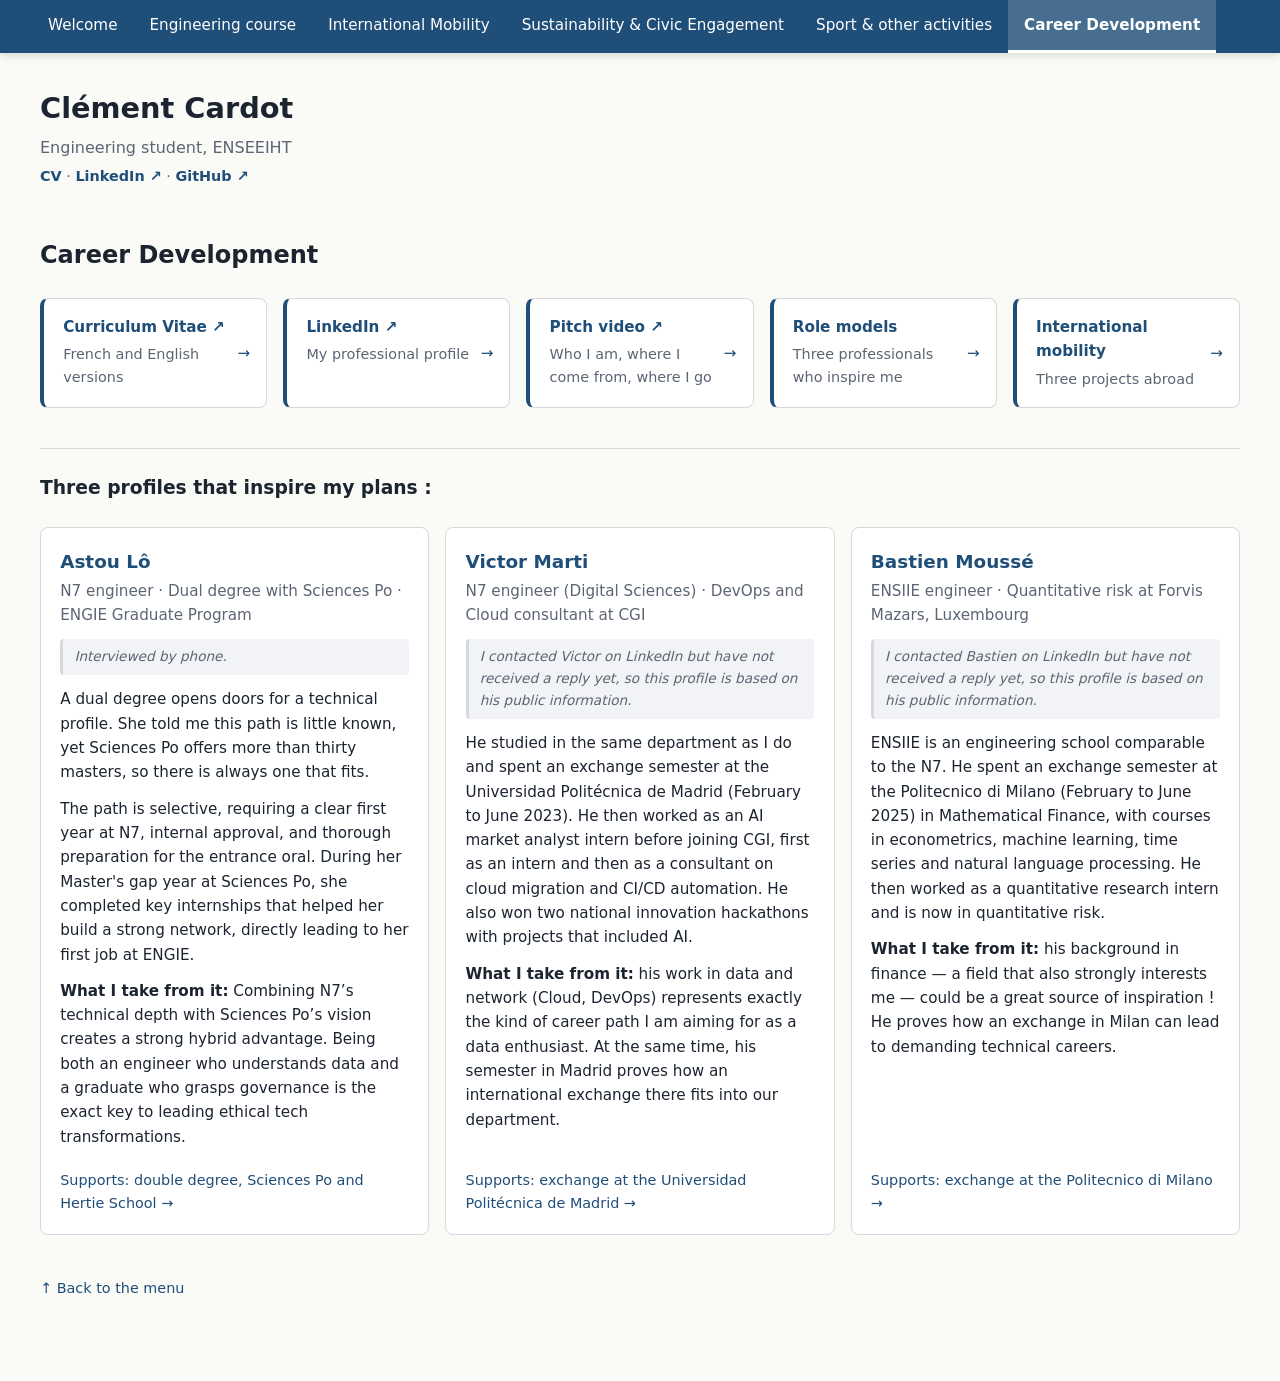
==== career.html @ 0ec54e8e "Update career.html" ====
<!DOCTYPE html>
<html lang="en">
<head>
  <meta charset="UTF-8">
  <meta name="viewport" content="width=device-width, initial-scale=1">
  <title>Career Development | Clément</title>
  <link rel="stylesheet" href="style.css">
</head>
<body>
<div class="sitebar" role="navigation" aria-label="Main navigation">
  <div class="sitebar-inner">
    <a href="index.html" >Welcome</a>
    <a href="engineering.html">Engineering course</a>
    <a href="mobility.html">International Mobility</a>
    <a href="civic.html">Sustainability &amp; Civic Engagement</a>
    <a href="sport.html">Sport &amp; other activities</a>
    <a href="career.html" aria-current="page">Career Development</a>
  </div>
</div>

<header>
  <h1>Clément Cardot</h1>
  <p>Engineering student, ENSEEIHT</p>
  <p class="header-links">
    <a href="cv.html">CV</a> ·
    <a href="https://www.linkedin.com/in/cardot-clement" target="_blank" rel="noopener">LinkedIn ↗</a> ·
    <a href="https://github.com/CrdtClement" target="_blank" rel="noopener">GitHub ↗</a>
  </p>
</header>
  <main>
  <h2>Career Development</h2>
  <!-- Sub-menu -->
  <nav class="career-menu" aria-label="Career Development sections">
    <a class="career-card" href="cv.html">
      <span class="career-card-title">Curriculum Vitae ↗</span>
      <span class="career-card-text">French and English versions</span>
    </a>
      <a class="career-card" href="https://www.linkedin.com/in/cardot-clement" target="_blank" rel="noopener">
      <span class="career-card-title">LinkedIn ↗</span>
      <span class="career-card-text">My professional profile</span>
    </a>
    <a class="career-card" href="https://www.youtube.com/watch?v=JATTENDSLELIEN" target="_blank" rel="noopener">
      <span class="career-card-title">Pitch video ↗</span>
      <span class="career-card-text">Who I am, where I come from, where I go</span>
    </a>
    <a class="career-card" href="#role-models">
      <span class="career-card-title">Role models</span>
      <span class="career-card-text">Three professionals who inspire me</span>
    </a>
    <a class="career-card" href="mobility.html">
      <span class="career-card-title">International mobility</span>
      <span class="career-card-text">Three projects abroad</span>
    </a>
  </nav>

  <section id="role-models" class="career-section">
    <h3>Three profiles that inspire my plans : </h3>  
    <div class="role-grid">
  
      <article class="role-card">
        <h4>Astou Lô</h4>
        <p class="meta">N7 engineer · Dual degree with Sciences Po · ENGIE Graduate Program</p>
        <p class="role-note">Interviewed by phone.</p>
        <p>
          A dual degree opens doors for a technical profile. She told me this path
          is little known, yet Sciences Po offers more than thirty masters, so there
          is always one that fits.
        </p>
        <p>
          The path is selective, requiring a clear first year at N7, internal approval, 
          and thorough preparation for the entrance oral. During her Master's gap year at 
          Sciences Po, she completed key internships that helped her build a strong network, 
          directly leading to her first job at ENGIE.
        </p>
        <p>
          <strong>What I take from it:</strong> Combining N7’s technical depth with Sciences Po’s
          vision creates a strong hybrid advantage. Being both an engineer who understands data and 
          a graduate who grasps governance is the exact key to leading ethical tech transformations.
        </p>
        <a class="back-to-top role-link" href="mobility.html">Supports: double degree, Sciences Po and Hertie School →</a>
      </article>
  
      <article class="role-card">
        <h4>Victor Marti</h4>
        <p class="meta">N7 engineer (Digital Sciences) · DevOps and Cloud consultant at CGI</p>
        <p class="role-note">I contacted Victor on LinkedIn but have not received a reply yet, so this profile is based on his public information.</p>
        <p>
          He studied in the same department as I do and spent an exchange semester at
          the Universidad Politécnica de Madrid (February to June 2023). He then worked
          as an AI market analyst intern before joining CGI, first as an intern and then
          as a consultant on cloud migration and CI/CD automation. He also won two
          national innovation hackathons with projects that included AI.
        </p>
        <p>
          <strong>What I take from it:</strong> his work in data and network (Cloud, DevOps) 
          represents exactly the kind of career path I am aiming for as a data enthusiast. 
          At the same time, his semester in Madrid proves how an international exchange there fits into our department.
        </p>
        <a class="back-to-top role-link" href="mobility.html">Supports: exchange at the Universidad Politécnica de Madrid →</a>
      </article>
  
      <article class="role-card">
        <h4>Bastien Moussé</h4>
        <p class="meta">ENSIIE engineer · Quantitative risk at Forvis Mazars, Luxembourg</p>
        <p class="role-note">I contacted Bastien on LinkedIn but have not received a reply yet, so this profile is based on his public information.</p>
        <p>
          ENSIIE is an engineering school comparable to the N7. He spent an exchange
          semester at the Politecnico di Milano (February to June 2025) in Mathematical
          Finance, with courses in econometrics, machine learning, time series and natural
          language processing. He then worked as a quantitative research intern and is now
          in quantitative risk.
        </p>
        <p>
          <strong>What I take from it:</strong> his background in finance — a field that also 
          strongly interests me — could be a great source of inspiration ! He proves how an 
          exchange in Milan can lead to demanding technical careers.
        </p>
        <a class="back-to-top role-link" href="mobility.html">Supports: exchange at the Politecnico di Milano →</a>
      </article>
  
    </div>
  </section>

  <p><a class="back-to-top" href="#top">↑ Back to the menu</a></p>
</main>
</body>
</html>
---- style.css ----
:root {
  --bg: #fafaf7;
  --text: #1c2430;
  --muted: #5b6573;
  --accent: #1f4e79;
  --accent-text: #ffffff;
  --border: #d5d9df;
  --max-width: 78rem
}
* { box-sizing: border-box; }
body {
  margin: 0;
  font-family: system-ui, -apple-system, "Segoe UI", Roboto, sans-serif;
  background: var(--bg);
  color: var(--text);
  line-height: 1.6;
}
header {
  padding: 2rem 1.5rem 1rem;
  max-width: var(--max-width);
  margin: 0 auto;
}
header h1 { margin: 0; font-size: 1.8rem; }
header p { margin: .25rem 0 0; color: var(--muted); }
nav {
  display: flex;
  flex-wrap: wrap;
  gap: .5rem;
  max-width: var(--max-width);
  margin: 0 auto;
  padding: 0 1.5rem 1rem;
  border-bottom: 1px solid var(--border);
}
nav a {
  padding: .5rem 1rem;
  border: 1px solid var(--accent);
  border-radius: 6px;
  color: var(--accent);
  text-decoration: none;
  font-size: .95rem;
}
nav a:hover { background: #e8eef5; }
nav a[aria-current="page"] {
  background: var(--accent);
  color: var(--accent-text);
}
nav a:focus-visible { outline: 3px solid #e0a800; outline-offset: 2px; }
main {
  max-width: var(--max-width);
  margin: 0 auto;
  padding: 2rem 1.5rem 4rem;
}
main h2 { margin-top: 0; }
.cv-container {
  display: flex;
  justify-content: center;
  gap: 1rem;
  flex-wrap: wrap;
  margin-top: 1.5rem;
}

.btn-cv-secondary {
  display: inline-block;
  padding: .5rem 1rem;
  border: 1px solid var(--accent);
  border-radius: 6px;
  color: var(--accent);
  text-decoration: none;
  font-size: .95rem;
  transition: background-color 0.2s ease, color 0.2s ease;
}

.btn-cv-secondary:hover {
  background: rgba(31, 78, 121, 0.1);
}

.btn-cv-secondary:focus-visible {
  outline: 3px solid #e0a800;
  outline-offset: 2px;
}
html { scroll-behavior: smooth; }

.section-intro { color: var(--muted); margin-top: -.5rem; }

.career-menu {
  display: grid;
  grid-template-columns: repeat(auto-fit, minmax(200px, 1fr));
  gap: 1rem;
  margin: 1.5rem 0 2.5rem;
  padding: 0;
  border-bottom: none;
}

.career-card {
  display: flex;
  flex-direction: column;
  gap: .25rem;
  padding: 1rem 1.2rem;
  background: #ffffff;
  border: 1px solid var(--border);
  border-left: 4px solid var(--accent);
  border-radius: 8px;
  color: var(--text);
  text-decoration: none;
  transition: border-color .2s ease, box-shadow .2s ease, transform .2s ease;
}

.career-card:hover {
  border-color: var(--accent);
  box-shadow: 0 4px 12px rgba(31, 78, 121, 0.12);
  transform: translateY(-2px);
}

.career-card:focus-visible {
  outline: 3px solid #e0a800;
  outline-offset: 2px;
}

.career-card-title { font-weight: 600; color: var(--accent); }
.career-card-text { font-size: .9rem; color: var(--muted); }

.career-section {
  padding: 1.5rem 0;
  border-top: 1px solid var(--border);
  scroll-margin-top: 1rem;
}
.career-section h3 { margin-top: 0; }

.career-section.first-section {
  border-top: none;
  padding-top: 0; /* Optionnel : réduit l'espace tout en haut si besoin */
}

.back-to-top { color: var(--accent); text-decoration: none; font-size: .9rem; }
.back-to-top:hover { text-decoration: underline; }

.cv-viewer {
  display: block;
  width: 100%;
  max-width: 800px;
  height: 1100px;
  margin: 2rem auto 0;
  border: 1px solid var(--border);
  border-radius: 8px;
}

.cv-container {
  display: flex;
  justify-content: center;
  gap: 1rem;
  flex-wrap: wrap;
  margin-top: 1.5rem;
}
.hero { padding: 1rem 0 2rem; }
.hero h2 { font-size: 2rem; margin-bottom: .5rem; }
.hero-lead { font-size: 1.15rem; max-width: 42rem; }
.hero p { max-width: 42rem; }

.hero-actions {
  display: flex;
  flex-wrap: wrap;
  gap: .6rem;
  margin-top: 1.5rem;
}

.hero-link {
  display: inline-flex;
  align-items: center;
  padding: .55rem .9rem;
  background: #ffffff;
  border: 1px solid var(--border);
  border-left: 4px solid var(--accent);
  border-radius: 8px;
  color: var(--accent);
  font-size: .9rem;
  font-weight: 600;
  text-decoration: none;
  transition: border-color .2s ease, box-shadow .2s ease, transform .2s ease;
}

.hero-link:hover {
  border-color: var(--accent);
  box-shadow: 0 3px 10px rgba(31, 78, 121, 0.12);
  transform: translateY(-1px);
}

.hero-link:focus-visible {
  outline: 3px solid #e0a800;
  outline-offset: 2px;
}

@media (max-width: 480px) {
  .hero-link {
    flex: 1 1 calc(50% - .6rem);
    justify-content: center;
  }
}

.btn-primary {
  display: inline-block;
  padding: .6rem 1.2rem;
  background: var(--accent);
  color: var(--accent-text);
  border: 1px solid var(--accent);
  border-radius: 6px;
  text-decoration: none;
  font-size: .95rem;
  transition: opacity .2s ease;
}
.btn-primary:hover { opacity: .9; }
.btn-primary:focus-visible { outline: 3px solid #e0a800; outline-offset: 2px; }

.home-section { padding-top: 1.5rem; border-top: 1px solid var(--border); }
.home-section h3 { margin-top: 0; }

.project-grid {
  display: grid;
  grid-template-columns: repeat(auto-fit, minmax(240px, 1fr));
  gap: 1rem;
  margin-top: 1rem;
}

.project-card {
  display: flex;
  flex-direction: column;
  padding: 1.2rem;
  background: #ffffff;
  border: 1px solid var(--border);
  border-radius: 8px;
}
.project-card h4 { margin: 0 0 .5rem; color: var(--accent); }
.project-card p { margin: 0 0 1rem; font-size: .95rem; }
.project-card-more { background: transparent; border-style: dashed; }

.tags {
  display: flex;
  flex-wrap: wrap;
  gap: .4rem;
  margin: auto 0 0;
  padding: 0;
  list-style: none;
}
.tags li {
  padding: .15rem .6rem;
  font-size: .8rem;
  color: var(--accent);
  background: rgba(31, 78, 121, 0.08);
  border-radius: 999px;
}

.project-card-link {
  color: inherit;
  text-decoration: none;
  transition: border-color .2s ease, box-shadow .2s ease, transform .2s ease;
}
.project-card-link:hover {
  border-color: var(--accent);
  box-shadow: 0 4px 12px rgba(31, 78, 121, 0.12);
  transform: translateY(-2px);
}
.project-card-link:focus-visible { outline: 3px solid #e0a800; outline-offset: 2px; }

.card-more {
  margin-top: .9rem;
  font-size: .9rem;
  font-weight: 600;
  color: var(--accent);
}

.project-detail h4 { margin: 1.5rem 0 .4rem; color: var(--accent); }
.project-detail figure { margin: 1.5rem 0; }
.project-detail img {
  display: block;
  max-width: 100%;
  height: auto;
  border: 1px solid var(--border);
  border-radius: 8px;
}
.project-detail figcaption { margin-top: .5rem; font-size: .85rem; color: var(--muted); }
/* --- NOUVEAUX STYLES POUR LA PRÉSENTATION DES PROJETS --- */

.project-header {
  display: flex;
  flex-wrap: wrap;
  align-items: center;
  justify-content: space-between;
  gap: 1rem;
  margin-bottom: .25rem;
}

.project-header h3 {
  margin: 0;
}

/* Bouton GitHub stylisé */
.github-link {
  display: inline-flex;
  align-items: center;
  gap: .4rem;
  padding: .4rem .8rem;
  background: var(--text);
  color: #ffffff;
  border-radius: 6px;
  text-decoration: none;
  font-size: .85rem;
  font-weight: 500;
  transition: opacity 0.2s ease, transform 0.2s ease;
}

.github-link:hover {
  opacity: 0.88;
  transform: translateY(-1px);
}

.github-link:focus-visible {
  outline: 3px solid #e0a800;
  outline-offset: 2px;
}

.meta {
  font-size: .9rem;
  color: var(--muted);
  font-weight: 500;
  margin-top: .2rem;
  margin-bottom: 1rem;
}

/* Badge de note / résultat */
.grade-badge {
  display: inline-block;
  margin-top: 1rem;
  padding: .4rem .8rem;
  background: rgba(31, 78, 121, 0.1);
  border-left: 3px solid var(--accent);
  color: var(--accent);
  border-radius: 4px;
  font-size: .95rem;
}
.topbar {
  background: var(--accent);
  color: var(--accent-text);
  font-size: .85rem;
}
.topbar-inner {
  display: flex;
  justify-content: space-between;
  align-items: center;
  flex-wrap: wrap;
  gap: .25rem 1rem;
  max-width: var(--max-width);
  margin: 0 auto;
  padding: .5rem 1.5rem;
}
.topbar-links { display: flex; gap: 1.25rem; }
.topbar a {
  color: var(--accent-text);
  text-decoration: none;
  opacity: .9;
}
.topbar a:hover { opacity: 1; text-decoration: underline; }
.topbar a:focus-visible { outline: 2px solid #ffffff; outline-offset: 2px; }

/* Menu principal : page active plus lisible, survol clair */
nav a { cursor: pointer; }
nav a[aria-current="page"] { font-weight: 600; cursor: default; }
nav a:not([aria-current]):hover { text-decoration: underline; }

/* Étiquettes : grises et neutres, pour ne pas ressembler à des boutons */
.tags li {
  color: var(--muted);
  background: #eceff3;
  cursor: default;
}

/* Cartes cliquables : flèche à droite */
.career-card { position: relative; padding-right: 2.5rem; }
.career-card::after {
  content: "→";
  position: absolute;
  right: 1rem;
  top: 50%;
  transform: translateY(-50%);
  color: var(--accent);
}

/* Liens dans le texte : soulignés */
main p a:not([class]) {
  color: var(--accent);
  text-decoration: underline;
  text-underline-offset: 3px;
}

.sitebar {
  background: var(--accent);
  position: sticky;
  top: 0;
  z-index: 1000;
  box-shadow: 0 2px 8px rgba(0, 0, 0, 0.15);
}
.sitebar-inner {
  display: flex;
  flex-wrap: wrap;
  max-width: var(--max-width);
  margin: 0 auto;
  padding: 0 1rem;
}
.sitebar a {
  padding: .8rem 1rem;
  color: var(--accent-text);
  text-decoration: none;
  font-size: .95rem;
  border-bottom: 3px solid transparent;
}
.sitebar a:hover {
  background: rgba(255, 255, 255, 0.12);
}
.sitebar a[aria-current="page"] {
  background: rgba(255, 255, 255, 0.18);
  border-bottom-color: #ffffff;
  font-weight: 600;
  position: relative;
  z-index: 2;
}
.sitebar a:focus-visible {
  outline: 2px solid #ffffff;
  outline-offset: -3px;
}
.header-links { font-size: .9rem; }
.header-links a {
  color: var(--accent);
  text-decoration: none;
  font-weight: 600;
}
.header-links a:hover { text-decoration: underline; }
@media (max-width: 600px) {
  .sitebar a { padding: .6rem .7rem; font-size: .85rem; }
}
.card-row {
  display: flex;
  flex-wrap: wrap;
  justify-content: center;
  gap: 1rem;
  margin-top: 1.5rem;
}
.card-row .project-card {
  flex: 0 1 300px;
}
.role-grid {
  display: grid;
  grid-template-columns: repeat(auto-fit, minmax(min(100%, 280px), 1fr));
  gap: 1rem;
  margin-top: 1.5rem;
}

.role-card {
  display: flex;
  flex-direction: column;
  padding: 1.2rem;
  background: #ffffff;
  border: 1px solid var(--border);
  border-radius: 8px;
}
.role-card h4 { margin: 0 0 .15rem; font-size: 1.15rem; color: var(--accent); }
.role-card .meta { margin: 0 0 .75rem; }
.role-card p { margin: 0 0 .75rem; font-size: .95rem; }

.role-note {
  padding: .45rem .7rem;
  font-size: .85rem !important;
  font-style: italic;
  color: var(--muted);
  background: #f1f3f6;
  border-left: 3px solid var(--border);
  border-radius: 4px;
}

.flag {
  height: 1em;
  width: auto;
  vertical-align: -0.12em;
  margin: 0 .1em;
  border-radius: 2px;
  box-shadow: 0 0 0 1px rgba(0, 0, 0, 0.12);
}

.role-link { margin-top: auto; padding-top: .5rem; }
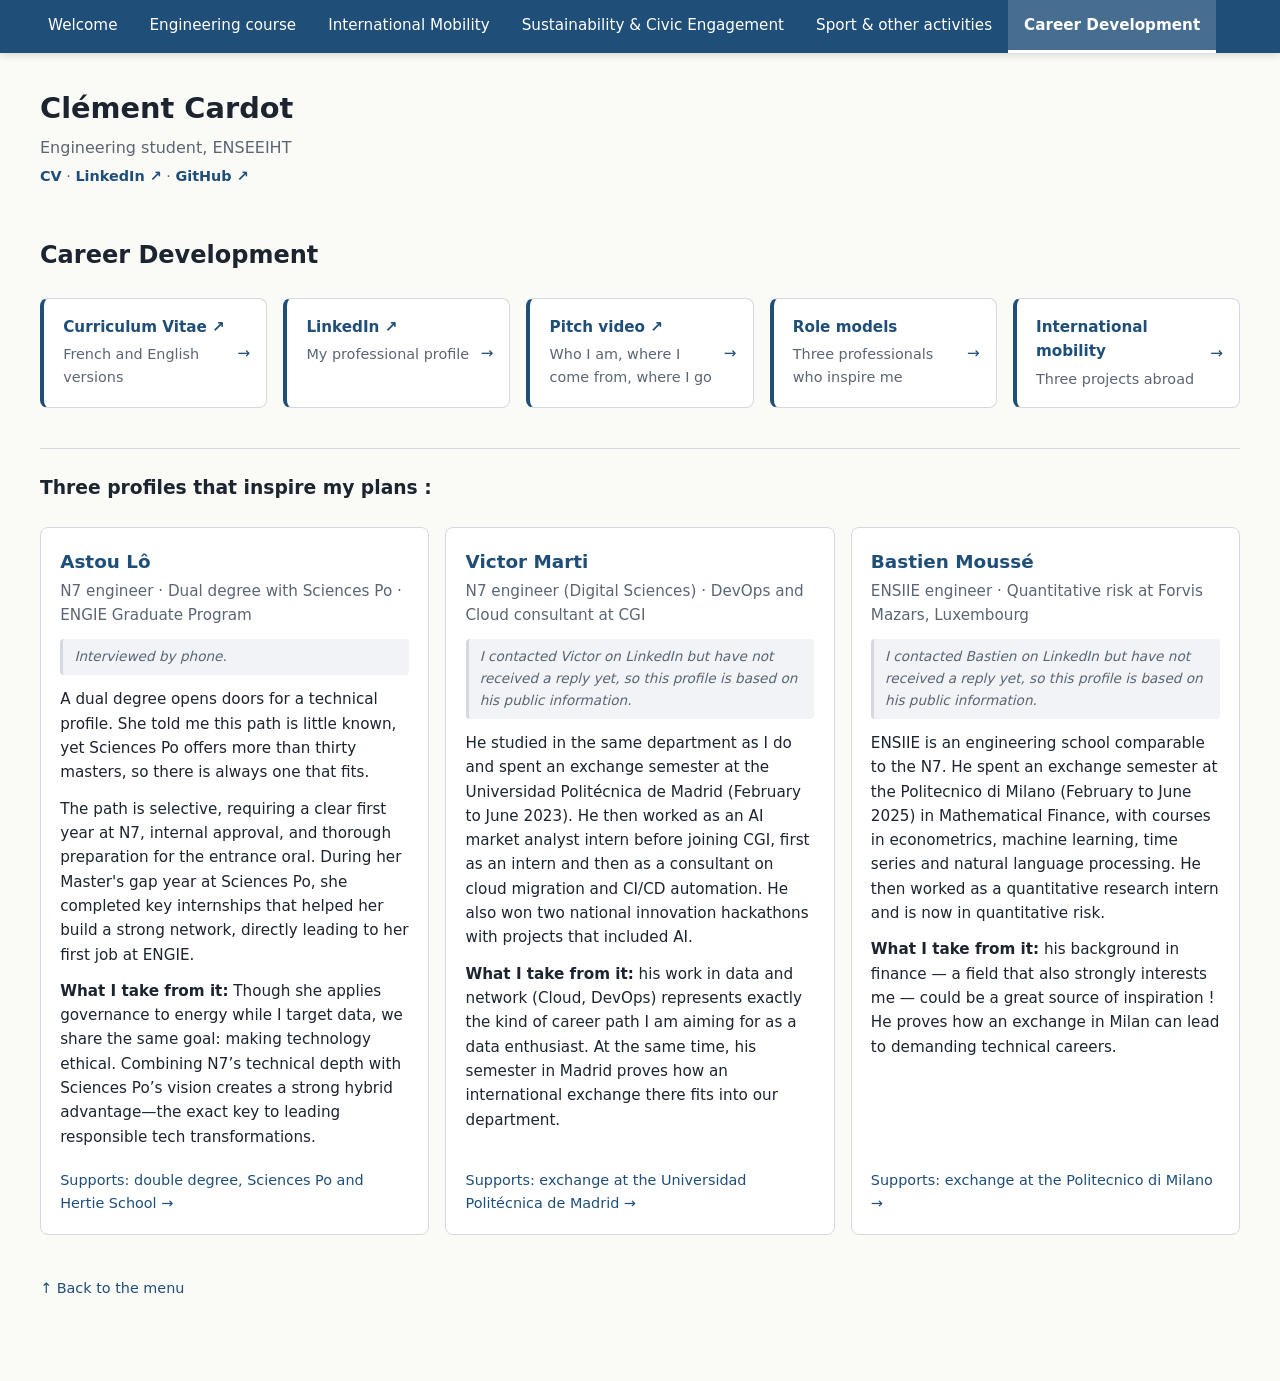
==== commit 369bdf87: "Update career.html" ====
--- a/career.html
+++ b/career.html
@@ -73,9 +73,9 @@
           directly leading to her first job at ENGIE.
         </p>
         <p>
-          <strong>What I take from it:</strong> Combining N7’s technical depth with Sciences Po’s
-          vision creates a strong hybrid advantage. Being both an engineer who understands data and 
-          a graduate who grasps governance is the exact key to leading ethical tech transformations.
+          <strong>What I take from it:</strong> Though she applies governance to energy while I target data,
+          we share the same goal: making technology ethical. Combining N7’s technical depth with Sciences Po’s 
+          vision creates a strong hybrid advantage—the exact key to leading responsible tech transformations.
         </p>
         <a class="back-to-top role-link" href="mobility.html">Supports: double degree, Sciences Po and Hertie School →</a>
       </article>
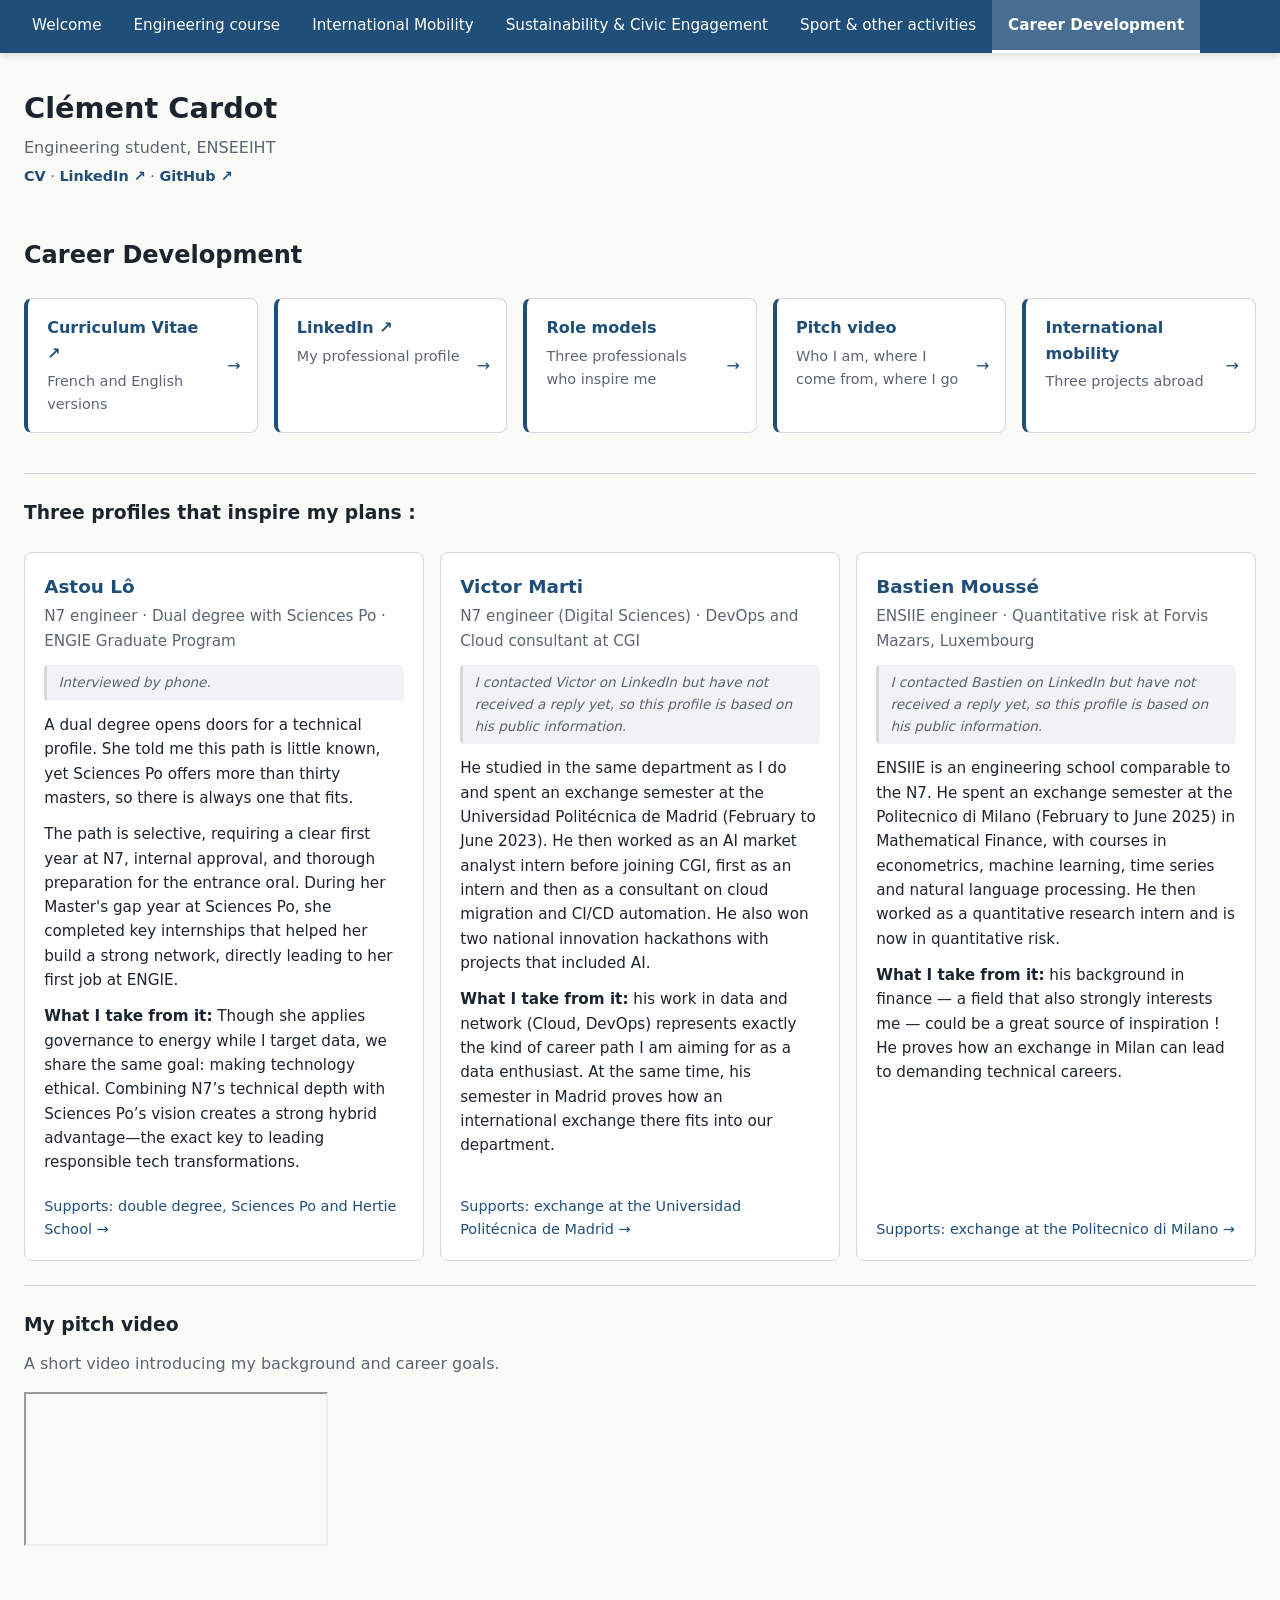
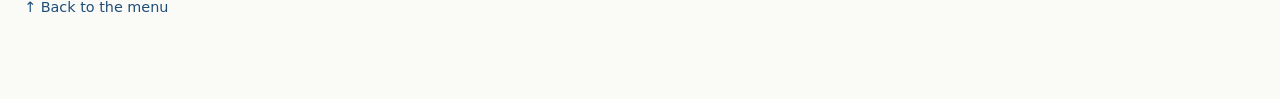
==== commit 184c9e78: "Update career.html" ====
--- a/career.html
+++ b/career.html
@@ -39,13 +39,13 @@
       <span class="career-card-title">LinkedIn ↗</span>
       <span class="career-card-text">My professional profile</span>
     </a>
-    <a class="career-card" href="https://www.youtube.com/watch?v=JATTENDSLELIEN" target="_blank" rel="noopener">
-      <span class="career-card-title">Pitch video ↗</span>
-      <span class="career-card-text">Who I am, where I come from, where I go</span>
-    </a>
     <a class="career-card" href="#role-models">
       <span class="career-card-title">Role models</span>
       <span class="career-card-text">Three professionals who inspire me</span>
+    </a>    
+    <a class="career-card" href="#pitch-video">
+      <span class="career-card-title">Pitch video</span>
+      <span class="career-card-text">Who I am, where I come from, where I go</span>
     </a>
     <a class="career-card" href="mobility.html">
       <span class="career-card-title">International mobility</span>
@@ -120,8 +120,23 @@
   
     </div>
   </section>
+  <section class="career-section" id="pitch-video">
+  <h3>My pitch video</h3>
+  <p class="section-intro">
+    A short video introducing my background and career goals.
+  </p>
 
-  <p><a class="back-to-top" href="#top">↑ Back to the menu</a></p>
+  <div class="video-container">
+    <iframe
+      src="https://www.youtube.com/embed/JATTENDSLELIEN"
+      title="My pitch video"
+      allow="accelerometer; autoplay; clipboard-write; encrypted-media; gyroscope; picture-in-picture; web-share"
+      referrerpolicy="strict-origin-when-cross-origin"
+      allowfullscreen>
+    </iframe>
+  </div>
+</section>
+<p><a class="back-to-top" href="#top">↑ Back to the menu</a></p>
 </main>
 </body>
 </html>
--- a/style.css
+++ b/style.css
@@ -1,3 +1,21 @@
+/*╔══════════════════════════════════════════════════════════════════════════╗ 
+  ║                STYLE.CSS : e-portfolio de Clément Cardot                 ║  
+  ║  Sommaire                                                                ║
+  ║ 1. Variables                                                             ║
+  ║ 2. Base                                                                  ║
+  ║ 3. Mise en page (barre de navigation, en-tête, sections)                 ║ 
+  ║ 4. Boutons et liens                                                      ║        
+  ║ 5. Cartes (projets, activités, menu Career, role models)                 ║
+  ║ 6. Petits éléments (étiquettes, drapeaux, notes)                         ║
+  ║ 7. Pages spécifiques (accueil, CV, détail des projets)                   ║
+  ║ 8. Ancien menu <nav> (compatibilité)                                     ║
+  ║ 9. Responsive                                                            ║
+  ╚══════════════════════════════════════════════════════════════════════════╝ */
+
+
+/* ══════════════════════════════════════════════════════════════════════════
+                                1. VARIABLES
+   ══════════════════════════════════════════════════════════════════════════ */
 :root {
   --bg: #fafaf7;
   --text: #1c2430;
@@ -5,9 +23,18 @@
   --accent: #1f4e79;
   --accent-text: #ffffff;
   --border: #d5d9df;
-  --max-width: 78rem
-}
+  --max-width: 80rem;
+  --max-width-text: 50rem;
+}
+
+
+/* ══════════════════════════════════════════════════════════════════════════
+                                    2. BASE
+   ══════════════════════════════════════════════════════════════════════════ */
 * { box-sizing: border-box; }
+
+html { scroll-behavior: smooth; }
+
 body {
   margin: 0;
   font-family: system-ui, -apple-system, "Segoe UI", Roboto, sans-serif;
@@ -15,50 +42,133 @@
   color: var(--text);
   line-height: 1.6;
 }
+
+
+/* ══════════════════════════════════════════════════════════════════════════
+                                3. MISE EN PAGE
+   ══════════════════════════════════════════════════════════════════════════ */
+
+/* --- Barre de navigation principale (collée en haut) --- */
+.sitebar {
+  background: var(--accent);
+  position: sticky;
+  top: 0;
+  z-index: 1000;
+  box-shadow: 0 2px 8px rgba(0, 0, 0, 0.15);
+}
+
+.sitebar-inner {
+  display: flex;
+  flex-wrap: wrap;
+  max-width: var(--max-width);
+  margin: 0 auto;
+  padding: 0 1rem;
+}
+
+.sitebar a {
+  padding: .8rem 1rem;
+  color: var(--accent-text);
+  text-decoration: none;
+  font-size: .95rem;
+  border-bottom: 3px solid transparent;
+}
+
+.sitebar a:hover { background: rgba(255, 255, 255, 0.12); }
+
+.sitebar a[aria-current="page"] {
+  background: rgba(255, 255, 255, 0.18);
+  border-bottom-color: #ffffff;
+  font-weight: 600;
+  position: relative;
+  z-index: 2;
+}
+
+.sitebar a:focus-visible {
+  outline: 2px solid #ffffff;
+  outline-offset: -3px;
+}
+
+/* --- En-tête (nom, titre, liens rapides) --- */
 header {
   padding: 2rem 1.5rem 1rem;
   max-width: var(--max-width);
   margin: 0 auto;
 }
+
 header h1 { margin: 0; font-size: 1.8rem; }
 header p { margin: .25rem 0 0; color: var(--muted); }
-nav {
-  display: flex;
-  flex-wrap: wrap;
-  gap: .5rem;
-  max-width: var(--max-width);
-  margin: 0 auto;
-  padding: 0 1.5rem 1rem;
-  border-bottom: 1px solid var(--border);
-}
-nav a {
-  padding: .5rem 1rem;
-  border: 1px solid var(--accent);
-  border-radius: 6px;
-  color: var(--accent);
-  text-decoration: none;
-  font-size: .95rem;
-}
-nav a:hover { background: #e8eef5; }
-nav a[aria-current="page"] {
-  background: var(--accent);
-  color: var(--accent-text);
-}
-nav a:focus-visible { outline: 3px solid #e0a800; outline-offset: 2px; }
+
+.header-links { font-size: .9rem; }
+
+.header-links a {
+  color: var(--accent);
+  text-decoration: none;
+  font-weight: 600;
+}
+
+.header-links a:hover { text-decoration: underline; }
+
+/* --- Contenu principal --- */
 main {
   max-width: var(--max-width);
   margin: 0 auto;
   padding: 2rem 1.5rem 4rem;
 }
+
 main h2 { margin-top: 0; }
-.cv-container {
-  display: flex;
-  justify-content: center;
-  gap: 1rem;
-  flex-wrap: wrap;
-  margin-top: 1.5rem;
-}
-
+
+/* Liens dans le texte : soulignés */
+main p a:not([class]) {
+  color: var(--accent);
+  text-decoration: underline;
+  text-underline-offset: 3px;
+}
+
+.section-intro { color: var(--muted); margin-top: -.5rem; }
+
+/* --- Sections --- */
+.career-section {
+  padding: 1.5rem 0;
+  border-top: 1px solid var(--border);
+  scroll-margin-top: 1rem;
+}
+
+.career-section h3 { margin-top: 0; }
+
+.career-section.first-section {
+  border-top: none;
+  padding-top: 0;
+}
+
+.home-section {
+  padding-top: 1.5rem;
+  border-top: 1px solid var(--border);
+}
+
+.home-section h3 { margin-top: 0; }
+
+
+/* ══════════════════════════════════════════════════════════════════════════
+                              4. BOUTONS ET LIENS
+   ══════════════════════════════════════════════════════════════════════════ */
+
+/* Bouton plein (action principale) */
+.btn-primary {
+  display: inline-block;
+  padding: .6rem 1.2rem;
+  background: var(--accent);
+  color: var(--accent-text);
+  border: 1px solid var(--accent);
+  border-radius: 6px;
+  text-decoration: none;
+  font-size: .95rem;
+  transition: opacity .2s ease;
+}
+
+.btn-primary:hover { opacity: .9; }
+.btn-primary:focus-visible { outline: 3px solid #e0a800; outline-offset: 2px; }
+
+/* Bouton en contour (téléchargement du CV, etc.) */
 .btn-cv-secondary {
   display: inline-block;
   padding: .5rem 1rem;
@@ -67,21 +177,123 @@
   color: var(--accent);
   text-decoration: none;
   font-size: .95rem;
-  transition: background-color 0.2s ease, color 0.2s ease;
-}
-
-.btn-cv-secondary:hover {
-  background: rgba(31, 78, 121, 0.1);
-}
-
-.btn-cv-secondary:focus-visible {
-  outline: 3px solid #e0a800;
-  outline-offset: 2px;
-}
-html { scroll-behavior: smooth; }
-
-.section-intro { color: var(--muted); margin-top: -.5rem; }
-
+  transition: background-color .2s ease, color .2s ease;
+}
+
+.btn-cv-secondary:hover { background: rgba(31, 78, 121, 0.1); }
+.btn-cv-secondary:focus-visible { outline: 3px solid #e0a800; outline-offset: 2px; }
+
+/* Petit lien-carte de la page d'accueil */
+.hero-link {
+  display: inline-flex;
+  align-items: center;
+  padding: .55rem .9rem;
+  background: #ffffff;
+  border: 1px solid var(--border);
+  border-left: 4px solid var(--accent);
+  border-radius: 8px;
+  color: var(--accent);
+  font-size: .9rem;
+  font-weight: 600;
+  text-decoration: none;
+  transition: border-color .2s ease, box-shadow .2s ease, transform .2s ease;
+}
+
+.hero-link:hover {
+  border-color: var(--accent);
+  box-shadow: 0 3px 10px rgba(31, 78, 121, 0.12);
+  transform: translateY(-1px);
+}
+
+.hero-link:focus-visible { outline: 3px solid #e0a800; outline-offset: 2px; }
+
+/* Bouton GitHub (pages de projets) */
+.github-link {
+  display: inline-flex;
+  align-items: center;
+  gap: .4rem;
+  padding: .4rem .8rem;
+  background: var(--text);
+  color: #ffffff;
+  border-radius: 6px;
+  text-decoration: none;
+  font-size: .85rem;
+  font-weight: 500;
+  transition: opacity .2s ease, transform .2s ease;
+}
+
+.github-link:hover { opacity: .88; transform: translateY(-1px); }
+.github-link:focus-visible { outline: 3px solid #e0a800; outline-offset: 2px; }
+
+/* Lien discret en bas de carte */
+.back-to-top { color: var(--accent); text-decoration: none; font-size: .9rem; }
+.back-to-top:hover { text-decoration: underline; }
+
+
+/* ══════════════════════════════════════════════════════════════════════════
+                                5. CARTES
+   ══════════════════════════════════════════════════════════════════════════ */
+
+/* --- Grille de cartes (colonnes automatiques) --- */
+.project-grid {
+  display: grid;
+  grid-template-columns: repeat(auto-fit, minmax(240px, 1fr));
+  gap: 1rem;
+  margin-top: 1rem;
+}
+
+/* --- Rangée de cartes centrées (Sport, Civic) --- */
+.card-row {
+  display: flex;
+  flex-wrap: wrap;
+  justify-content: center;
+  gap: 1rem;
+  margin-top: 1.5rem;
+}
+
+.card-row .project-card { flex: 0 1 300px; }
+
+/* --- Carte standard --- */
+.project-card {
+  display: flex;
+  flex-direction: column;
+  padding: 1.2rem;
+  background: #ffffff;
+  border: 1px solid var(--border);
+  border-radius: 8px;
+}
+
+.project-card h4 { margin: 0 0 .5rem; color: var(--accent); }
+.project-card p { margin: 0 0 1rem; font-size: .95rem; }
+
+.project-card-more { background: transparent; border-style: dashed; }
+
+/* Carte sur toute la largeur de la grille (double diplôme) */
+.project-card-wide { grid-column: 1 / -1; }
+
+/* Carte cliquable (accueil → projets) */
+.project-card-link {
+  color: inherit;
+  text-decoration: none;
+  transition: border-color .2s ease, box-shadow .2s ease, transform .2s ease;
+}
+
+.project-card-link:hover {
+  border-color: var(--accent);
+  box-shadow: 0 4px 12px rgba(31, 78, 121, 0.12);
+  transform: translateY(-2px);
+}
+
+.project-card-link:focus-visible { outline: 3px solid #e0a800; outline-offset: 2px; }
+
+.card-more {
+  margin-top: .9rem;
+  font-size: .9rem;
+  font-weight: 600;
+  color: var(--accent);
+}
+
+/* --- Menu en cartes de la page Career Development --- */
 .career-menu {
   display: grid;
   grid-template-columns: repeat(auto-fit, minmax(200px, 1fr));
@@ -92,10 +304,11 @@
 }
 
 .career-card {
+  position: relative;
   display: flex;
   flex-direction: column;
   gap: .25rem;
-  padding: 1rem 1.2rem;
+  padding: 1rem 2.5rem 1rem 1.2rem;
   background: #ffffff;
   border: 1px solid var(--border);
   border-left: 4px solid var(--accent);
@@ -105,34 +318,140 @@
   transition: border-color .2s ease, box-shadow .2s ease, transform .2s ease;
 }
 
+.career-card::after {
+  content: "→";
+  position: absolute;
+  right: 1rem;
+  top: 50%;
+  transform: translateY(-50%);
+  color: var(--accent);
+}
+
 .career-card:hover {
   border-color: var(--accent);
   box-shadow: 0 4px 12px rgba(31, 78, 121, 0.12);
   transform: translateY(-2px);
 }
 
-.career-card:focus-visible {
-  outline: 3px solid #e0a800;
-  outline-offset: 2px;
-}
+.career-card:focus-visible { outline: 3px solid #e0a800; outline-offset: 2px; }
 
 .career-card-title { font-weight: 600; color: var(--accent); }
 .career-card-text { font-size: .9rem; color: var(--muted); }
 
-.career-section {
-  padding: 1.5rem 0;
-  border-top: 1px solid var(--border);
-  scroll-margin-top: 1rem;
-}
-.career-section h3 { margin-top: 0; }
-
-.career-section.first-section {
-  border-top: none;
-  padding-top: 0; /* Optionnel : réduit l'espace tout en haut si besoin */
-}
-
-.back-to-top { color: var(--accent); text-decoration: none; font-size: .9rem; }
-.back-to-top:hover { text-decoration: underline; }
+/* --- Cartes des role models --- */
+.role-grid {
+  display: grid;
+  grid-template-columns: repeat(auto-fit, minmax(min(100%, 280px), 1fr));
+  gap: 1rem;
+  margin-top: 1.5rem;
+}
+
+.role-card {
+  display: flex;
+  flex-direction: column;
+  padding: 1.2rem;
+  background: #ffffff;
+  border: 1px solid var(--border);
+  border-radius: 8px;
+}
+
+.role-card h4 { margin: 0 0 .15rem; font-size: 1.15rem; color: var(--accent); }
+.role-card .meta { margin: 0 0 .75rem; }
+.role-card p { margin: 0 0 .75rem; font-size: .95rem; }
+
+.role-note {
+  padding: .45rem .7rem;
+  font-size: .85rem !important;
+  font-style: italic;
+  color: var(--muted);
+  background: #f1f3f6;
+  border-left: 3px solid var(--border);
+  border-radius: 4px;
+}
+
+.role-link { margin-top: auto; padding-top: .5rem; }
+
+
+/* ══════════════════════════════════════════════════════════════════════════
+                               6. PETITS ÉLÉMENTS
+   ══════════════════════════════════════════════════════════════════════════ */
+
+/* Ligne grise sous un titre (dates, lieu, type) */
+.meta {
+  margin-top: .2rem;
+  margin-bottom: 1rem;
+  font-size: .9rem;
+  font-weight: 500;
+  color: var(--muted);
+}
+
+/* Étiquettes grises : de l'information, pas des boutons */
+.tags {
+  display: flex;
+  flex-wrap: wrap;
+  gap: .4rem;
+  margin: auto 0 0;
+  padding: 0;
+  list-style: none;
+}
+
+.tags li {
+  padding: .15rem .6rem;
+  font-size: .8rem;
+  color: var(--muted);
+  background: #eceff3;
+  border-radius: 999px;
+  cursor: default;
+}
+
+/* Petits drapeaux (images) */
+.flag {
+  height: 1em;
+  width: auto;
+  margin: 0 .1em;
+  vertical-align: -0.12em;
+  border-radius: 2px;
+  box-shadow: 0 0 0 1px rgba(0, 0, 0, 0.12);
+}
+
+/* Note ou résultat mis en avant */
+.grade-badge {
+  display: inline-block;
+  margin-top: 1rem;
+  padding: .4rem .8rem;
+  background: rgba(31, 78, 121, 0.1);
+  border-left: 3px solid var(--accent);
+  border-radius: 4px;
+  color: var(--accent);
+  font-size: .95rem;
+}
+
+
+/* ══════════════════════════════════════════════════════════════════════════
+                            7. PAGES SPÉCIFIQUES
+   ══════════════════════════════════════════════════════════════════════════ */
+
+/* --- Accueil (hero) --- */
+.hero { padding: 1rem 0 2rem; }
+.hero h2 { margin-bottom: .5rem; font-size: 2rem; }
+.hero p { max-width: var(--max-width-text); }
+.hero-lead { max-width: var(--max-width-text); font-size: 1.15rem; }
+
+.hero-actions {
+  display: flex;
+  flex-wrap: wrap;
+  gap: .6rem;
+  margin-top: 1.5rem;
+}
+
+/* --- Page CV --- */
+.cv-container {
+  display: flex;
+  justify-content: center;
+  flex-wrap: wrap;
+  gap: 1rem;
+  margin-top: 1.5rem;
+}
 
 .cv-viewer {
   display: block;
@@ -144,131 +463,21 @@
   border-radius: 8px;
 }
 
-.cv-container {
-  display: flex;
-  justify-content: center;
+/* --- Détail d'un projet (Engineering course) --- */
+.project-header {
+  display: flex;
+  flex-wrap: wrap;
+  align-items: center;
+  justify-content: space-between;
   gap: 1rem;
-  flex-wrap: wrap;
-  margin-top: 1.5rem;
-}
-.hero { padding: 1rem 0 2rem; }
-.hero h2 { font-size: 2rem; margin-bottom: .5rem; }
-.hero-lead { font-size: 1.15rem; max-width: 42rem; }
-.hero p { max-width: 42rem; }
-
-.hero-actions {
-  display: flex;
-  flex-wrap: wrap;
-  gap: .6rem;
-  margin-top: 1.5rem;
-}
-
-.hero-link {
-  display: inline-flex;
-  align-items: center;
-  padding: .55rem .9rem;
-  background: #ffffff;
-  border: 1px solid var(--border);
-  border-left: 4px solid var(--accent);
-  border-radius: 8px;
-  color: var(--accent);
-  font-size: .9rem;
-  font-weight: 600;
-  text-decoration: none;
-  transition: border-color .2s ease, box-shadow .2s ease, transform .2s ease;
-}
-
-.hero-link:hover {
-  border-color: var(--accent);
-  box-shadow: 0 3px 10px rgba(31, 78, 121, 0.12);
-  transform: translateY(-1px);
-}
-
-.hero-link:focus-visible {
-  outline: 3px solid #e0a800;
-  outline-offset: 2px;
-}
-
-@media (max-width: 480px) {
-  .hero-link {
-    flex: 1 1 calc(50% - .6rem);
-    justify-content: center;
-  }
-}
-
-.btn-primary {
-  display: inline-block;
-  padding: .6rem 1.2rem;
-  background: var(--accent);
-  color: var(--accent-text);
-  border: 1px solid var(--accent);
-  border-radius: 6px;
-  text-decoration: none;
-  font-size: .95rem;
-  transition: opacity .2s ease;
-}
-.btn-primary:hover { opacity: .9; }
-.btn-primary:focus-visible { outline: 3px solid #e0a800; outline-offset: 2px; }
-
-.home-section { padding-top: 1.5rem; border-top: 1px solid var(--border); }
-.home-section h3 { margin-top: 0; }
-
-.project-grid {
-  display: grid;
-  grid-template-columns: repeat(auto-fit, minmax(240px, 1fr));
-  gap: 1rem;
-  margin-top: 1rem;
-}
-
-.project-card {
-  display: flex;
-  flex-direction: column;
-  padding: 1.2rem;
-  background: #ffffff;
-  border: 1px solid var(--border);
-  border-radius: 8px;
-}
-.project-card h4 { margin: 0 0 .5rem; color: var(--accent); }
-.project-card p { margin: 0 0 1rem; font-size: .95rem; }
-.project-card-more { background: transparent; border-style: dashed; }
-
-.tags {
-  display: flex;
-  flex-wrap: wrap;
-  gap: .4rem;
-  margin: auto 0 0;
-  padding: 0;
-  list-style: none;
-}
-.tags li {
-  padding: .15rem .6rem;
-  font-size: .8rem;
-  color: var(--accent);
-  background: rgba(31, 78, 121, 0.08);
-  border-radius: 999px;
-}
-
-.project-card-link {
-  color: inherit;
-  text-decoration: none;
-  transition: border-color .2s ease, box-shadow .2s ease, transform .2s ease;
-}
-.project-card-link:hover {
-  border-color: var(--accent);
-  box-shadow: 0 4px 12px rgba(31, 78, 121, 0.12);
-  transform: translateY(-2px);
-}
-.project-card-link:focus-visible { outline: 3px solid #e0a800; outline-offset: 2px; }
-
-.card-more {
-  margin-top: .9rem;
-  font-size: .9rem;
-  font-weight: 600;
-  color: var(--accent);
-}
+  margin-bottom: .25rem;
+}
+
+.project-header h3 { margin: 0; }
 
 .project-detail h4 { margin: 1.5rem 0 .4rem; color: var(--accent); }
 .project-detail figure { margin: 1.5rem 0; }
+
 .project-detail img {
   display: block;
   max-width: 100%;
@@ -276,211 +485,60 @@
   border: 1px solid var(--border);
   border-radius: 8px;
 }
-.project-detail figcaption { margin-top: .5rem; font-size: .85rem; color: var(--muted); }
-/* --- NOUVEAUX STYLES POUR LA PRÉSENTATION DES PROJETS --- */
-
-.project-header {
-  display: flex;
-  flex-wrap: wrap;
-  align-items: center;
-  justify-content: space-between;
-  gap: 1rem;
-  margin-bottom: .25rem;
-}
-
-.project-header h3 {
-  margin: 0;
-}
-
-/* Bouton GitHub stylisé */
-.github-link {
-  display: inline-flex;
-  align-items: center;
-  gap: .4rem;
-  padding: .4rem .8rem;
-  background: var(--text);
-  color: #ffffff;
+
+.project-detail figcaption {
+  margin-top: .5rem;
+  font-size: .85rem;
+  color: var(--muted);
+}
+
+
+/* ══════════════════════════════════════════════════════════════════════════
+                        8. ANCIEN MENU <nav> (compatibilité)
+     Ne concerne que les pages qui utiliseraient encore une balise <nav>
+                          (hors menu de la page Career).
+   ══════════════════════════════════════════════════════════════════════════ */
+nav:not(.career-menu) {
+  display: flex;
+  flex-wrap: wrap;
+  gap: .5rem;
+  max-width: var(--max-width);
+  margin: 0 auto;
+  padding: 0 1.5rem 1rem;
+  border-bottom: 1px solid var(--border);
+}
+
+nav:not(.career-menu) a {
+  padding: .5rem 1rem;
+  border: 1px solid var(--accent);
   border-radius: 6px;
-  text-decoration: none;
-  font-size: .85rem;
-  font-weight: 500;
-  transition: opacity 0.2s ease, transform 0.2s ease;
-}
-
-.github-link:hover {
-  opacity: 0.88;
-  transform: translateY(-1px);
-}
-
-.github-link:focus-visible {
-  outline: 3px solid #e0a800;
-  outline-offset: 2px;
-}
-
-.meta {
-  font-size: .9rem;
-  color: var(--muted);
-  font-weight: 500;
-  margin-top: .2rem;
-  margin-bottom: 1rem;
-}
-
-/* Badge de note / résultat */
-.grade-badge {
-  display: inline-block;
-  margin-top: 1rem;
-  padding: .4rem .8rem;
-  background: rgba(31, 78, 121, 0.1);
-  border-left: 3px solid var(--accent);
-  color: var(--accent);
-  border-radius: 4px;
+  color: var(--accent);
+  text-decoration: none;
   font-size: .95rem;
 }
-.topbar {
+
+nav:not(.career-menu) a:hover { background: #e8eef5; }
+
+nav:not(.career-menu) a[aria-current="page"] {
   background: var(--accent);
   color: var(--accent-text);
-  font-size: .85rem;
-}
-.topbar-inner {
-  display: flex;
-  justify-content: space-between;
-  align-items: center;
-  flex-wrap: wrap;
-  gap: .25rem 1rem;
-  max-width: var(--max-width);
-  margin: 0 auto;
-  padding: .5rem 1.5rem;
-}
-.topbar-links { display: flex; gap: 1.25rem; }
-.topbar a {
-  color: var(--accent-text);
-  text-decoration: none;
-  opacity: .9;
-}
-.topbar a:hover { opacity: 1; text-decoration: underline; }
-.topbar a:focus-visible { outline: 2px solid #ffffff; outline-offset: 2px; }
-
-/* Menu principal : page active plus lisible, survol clair */
-nav a { cursor: pointer; }
-nav a[aria-current="page"] { font-weight: 600; cursor: default; }
-nav a:not([aria-current]):hover { text-decoration: underline; }
-
-/* Étiquettes : grises et neutres, pour ne pas ressembler à des boutons */
-.tags li {
-  color: var(--muted);
-  background: #eceff3;
+  font-weight: 600;
   cursor: default;
 }
 
-/* Cartes cliquables : flèche à droite */
-.career-card { position: relative; padding-right: 2.5rem; }
-.career-card::after {
-  content: "→";
-  position: absolute;
-  right: 1rem;
-  top: 50%;
-  transform: translateY(-50%);
-  color: var(--accent);
-}
-
-/* Liens dans le texte : soulignés */
-main p a:not([class]) {
-  color: var(--accent);
-  text-decoration: underline;
-  text-underline-offset: 3px;
-}
-
-.sitebar {
-  background: var(--accent);
-  position: sticky;
-  top: 0;
-  z-index: 1000;
-  box-shadow: 0 2px 8px rgba(0, 0, 0, 0.15);
-}
-.sitebar-inner {
-  display: flex;
-  flex-wrap: wrap;
-  max-width: var(--max-width);
-  margin: 0 auto;
-  padding: 0 1rem;
-}
-.sitebar a {
-  padding: .8rem 1rem;
-  color: var(--accent-text);
-  text-decoration: none;
-  font-size: .95rem;
-  border-bottom: 3px solid transparent;
-}
-.sitebar a:hover {
-  background: rgba(255, 255, 255, 0.12);
-}
-.sitebar a[aria-current="page"] {
-  background: rgba(255, 255, 255, 0.18);
-  border-bottom-color: #ffffff;
-  font-weight: 600;
-  position: relative;
-  z-index: 2;
-}
-.sitebar a:focus-visible {
-  outline: 2px solid #ffffff;
-  outline-offset: -3px;
-}
-.header-links { font-size: .9rem; }
-.header-links a {
-  color: var(--accent);
-  text-decoration: none;
-  font-weight: 600;
-}
-.header-links a:hover { text-decoration: underline; }
+nav:not(.career-menu) a:focus-visible { outline: 3px solid #e0a800; outline-offset: 2px; }
+
+
+/* ══════════════════════════════════════════════════════════════════════════
+                                9. RESPONSIVE
+   ══════════════════════════════════════════════════════════════════════════ */
 @media (max-width: 600px) {
   .sitebar a { padding: .6rem .7rem; font-size: .85rem; }
 }
-.card-row {
-  display: flex;
-  flex-wrap: wrap;
-  justify-content: center;
-  gap: 1rem;
-  margin-top: 1.5rem;
-}
-.card-row .project-card {
-  flex: 0 1 300px;
-}
-.role-grid {
-  display: grid;
-  grid-template-columns: repeat(auto-fit, minmax(min(100%, 280px), 1fr));
-  gap: 1rem;
-  margin-top: 1.5rem;
-}
-
-.role-card {
-  display: flex;
-  flex-direction: column;
-  padding: 1.2rem;
-  background: #ffffff;
-  border: 1px solid var(--border);
-  border-radius: 8px;
-}
-.role-card h4 { margin: 0 0 .15rem; font-size: 1.15rem; color: var(--accent); }
-.role-card .meta { margin: 0 0 .75rem; }
-.role-card p { margin: 0 0 .75rem; font-size: .95rem; }
-
-.role-note {
-  padding: .45rem .7rem;
-  font-size: .85rem !important;
-  font-style: italic;
-  color: var(--muted);
-  background: #f1f3f6;
-  border-left: 3px solid var(--border);
-  border-radius: 4px;
-}
-
-.flag {
-  height: 1em;
-  width: auto;
-  vertical-align: -0.12em;
-  margin: 0 .1em;
-  border-radius: 2px;
-  box-shadow: 0 0 0 1px rgba(0, 0, 0, 0.12);
-}
-
-.role-link { margin-top: auto; padding-top: .5rem; }
+
+@media (max-width: 480px) {
+  .hero-link {
+    flex: 1 1 calc(50% - .6rem);
+    justify-content: center;
+  }
+}
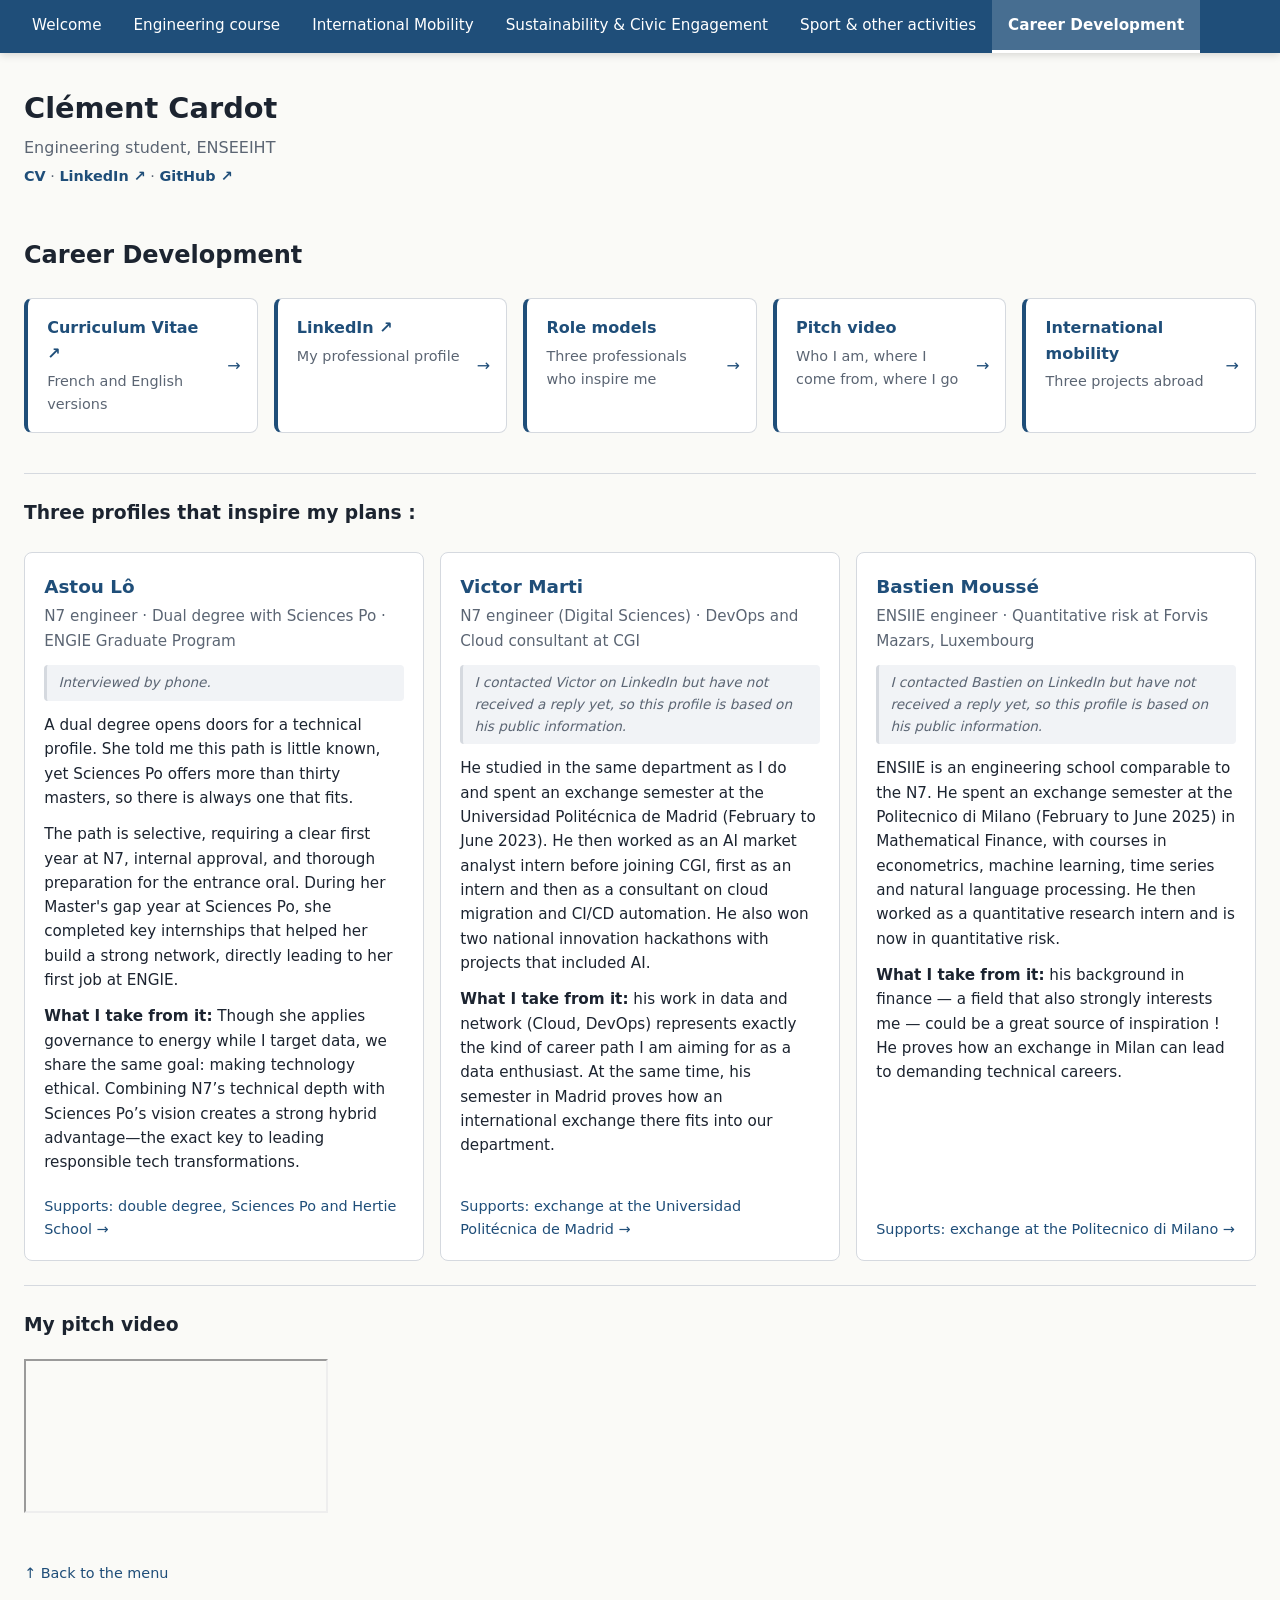
==== commit c10060a2: "Update career.html" ====
--- a/career.html
+++ b/career.html
@@ -122,10 +122,6 @@
   </section>
   <section class="career-section" id="pitch-video">
   <h3>My pitch video</h3>
-  <p class="section-intro">
-    A short video introducing my background and career goals.
-  </p>
-
   <div class="video-container">
     <iframe
       src="https://www.youtube.com/embed/JATTENDSLELIEN"
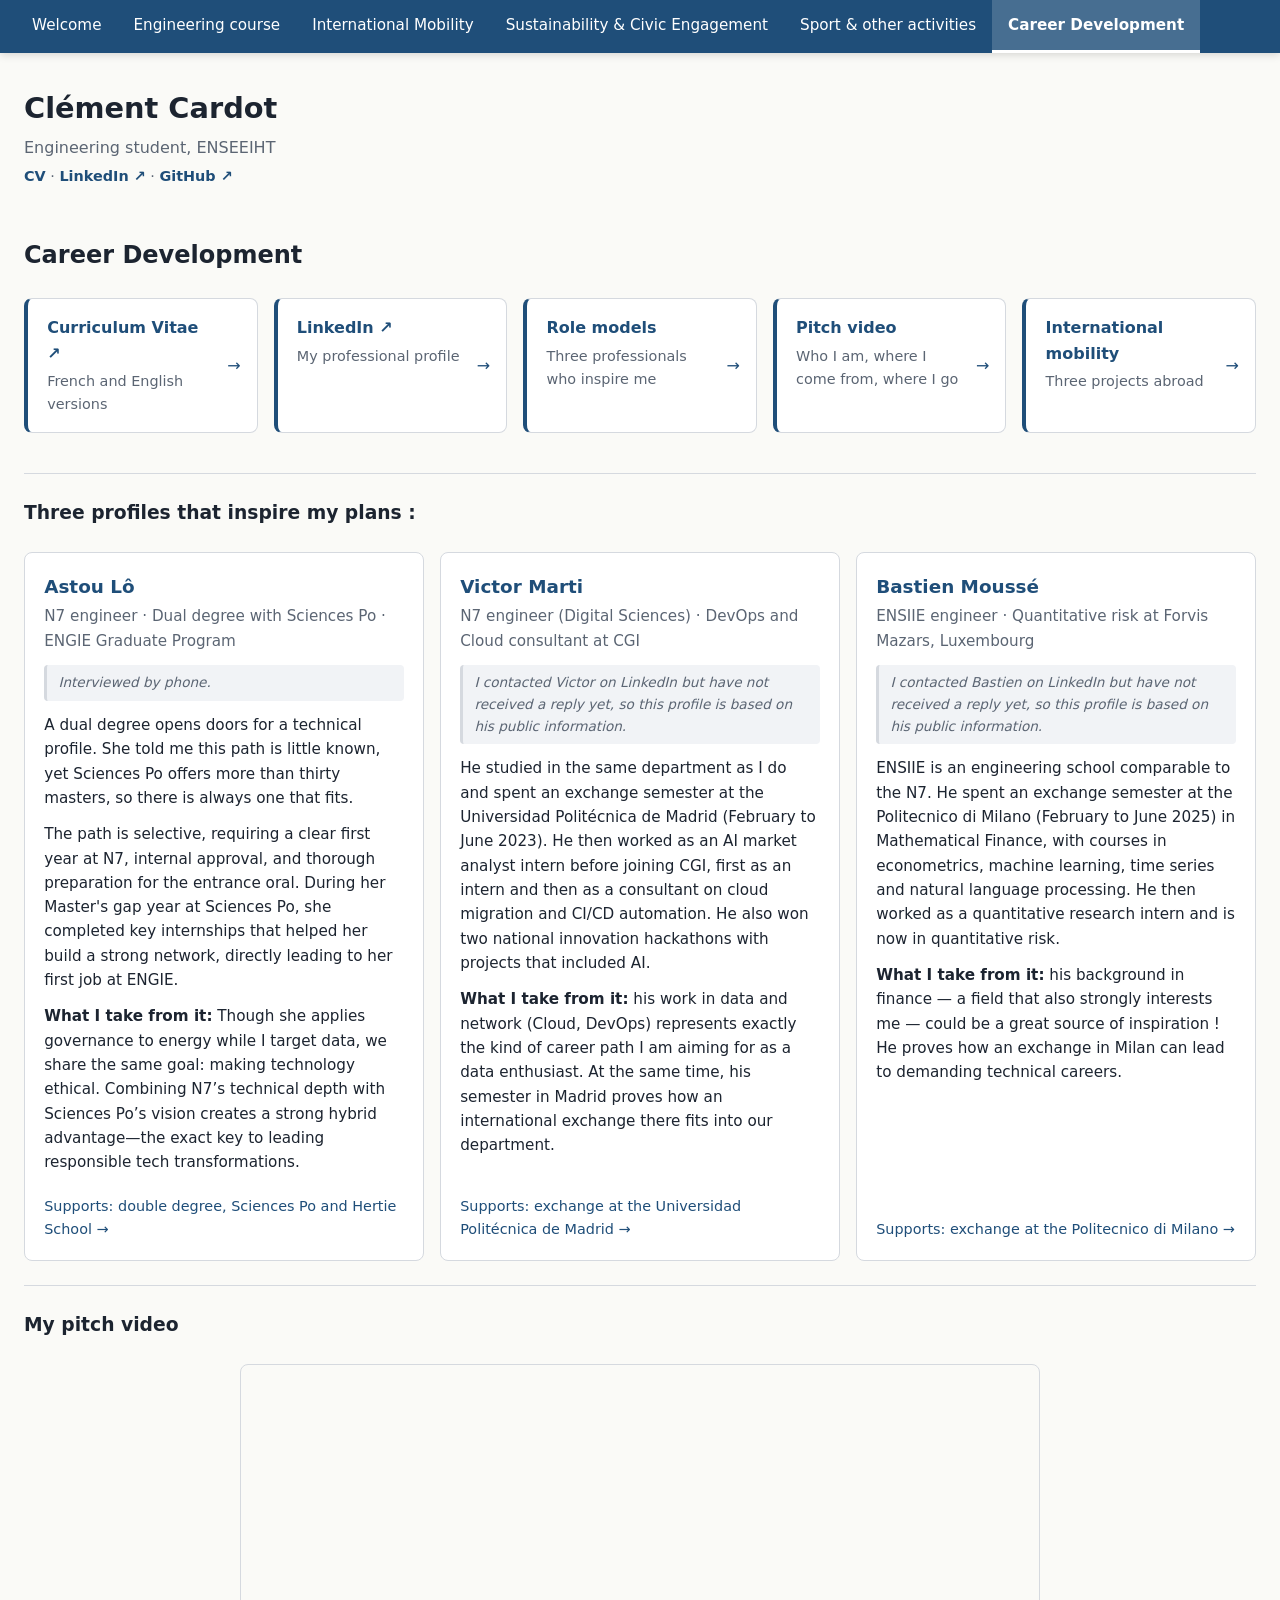
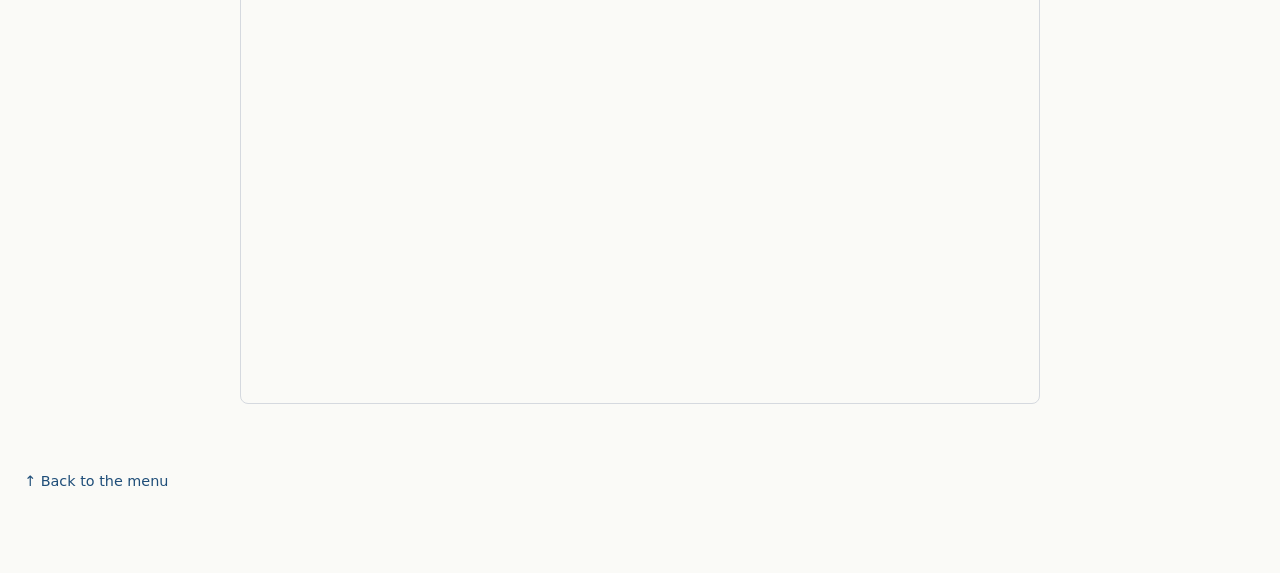
==== commit b494fccd: "Update pitch video source URL" ====
--- a/career.html
+++ b/career.html
@@ -124,7 +124,7 @@
   <h3>My pitch video</h3>
   <div class="video-container">
     <iframe
-      src="https://www.youtube.com/embed/JATTENDSLELIEN"
+      src="https://www.youtube.com/embed/1KjrwTMRfSI"
       title="My pitch video"
       allow="accelerometer; autoplay; clipboard-write; encrypted-media; gyroscope; picture-in-picture; web-share"
       referrerpolicy="strict-origin-when-cross-origin"
--- a/style.css
+++ b/style.css
@@ -491,7 +491,24 @@
   font-size: .85rem;
   color: var(--muted);
 }
-
+/* --- Vidéo YouTube intégrée --- */
+.video-container {
+  position: relative;
+  width: 100%;
+  max-width: 800px;
+  aspect-ratio: 5 / 4;
+  margin: 1.5rem auto;
+  overflow: hidden;
+  border: 1px solid var(--border);
+  border-radius: 8px;
+}
+
+.video-container iframe {
+  display: block;
+  width: 100%;
+  height: 100%;
+  border: 0;
+}
 
 /* ══════════════════════════════════════════════════════════════════════════
                         8. ANCIEN MENU <nav> (compatibilité)
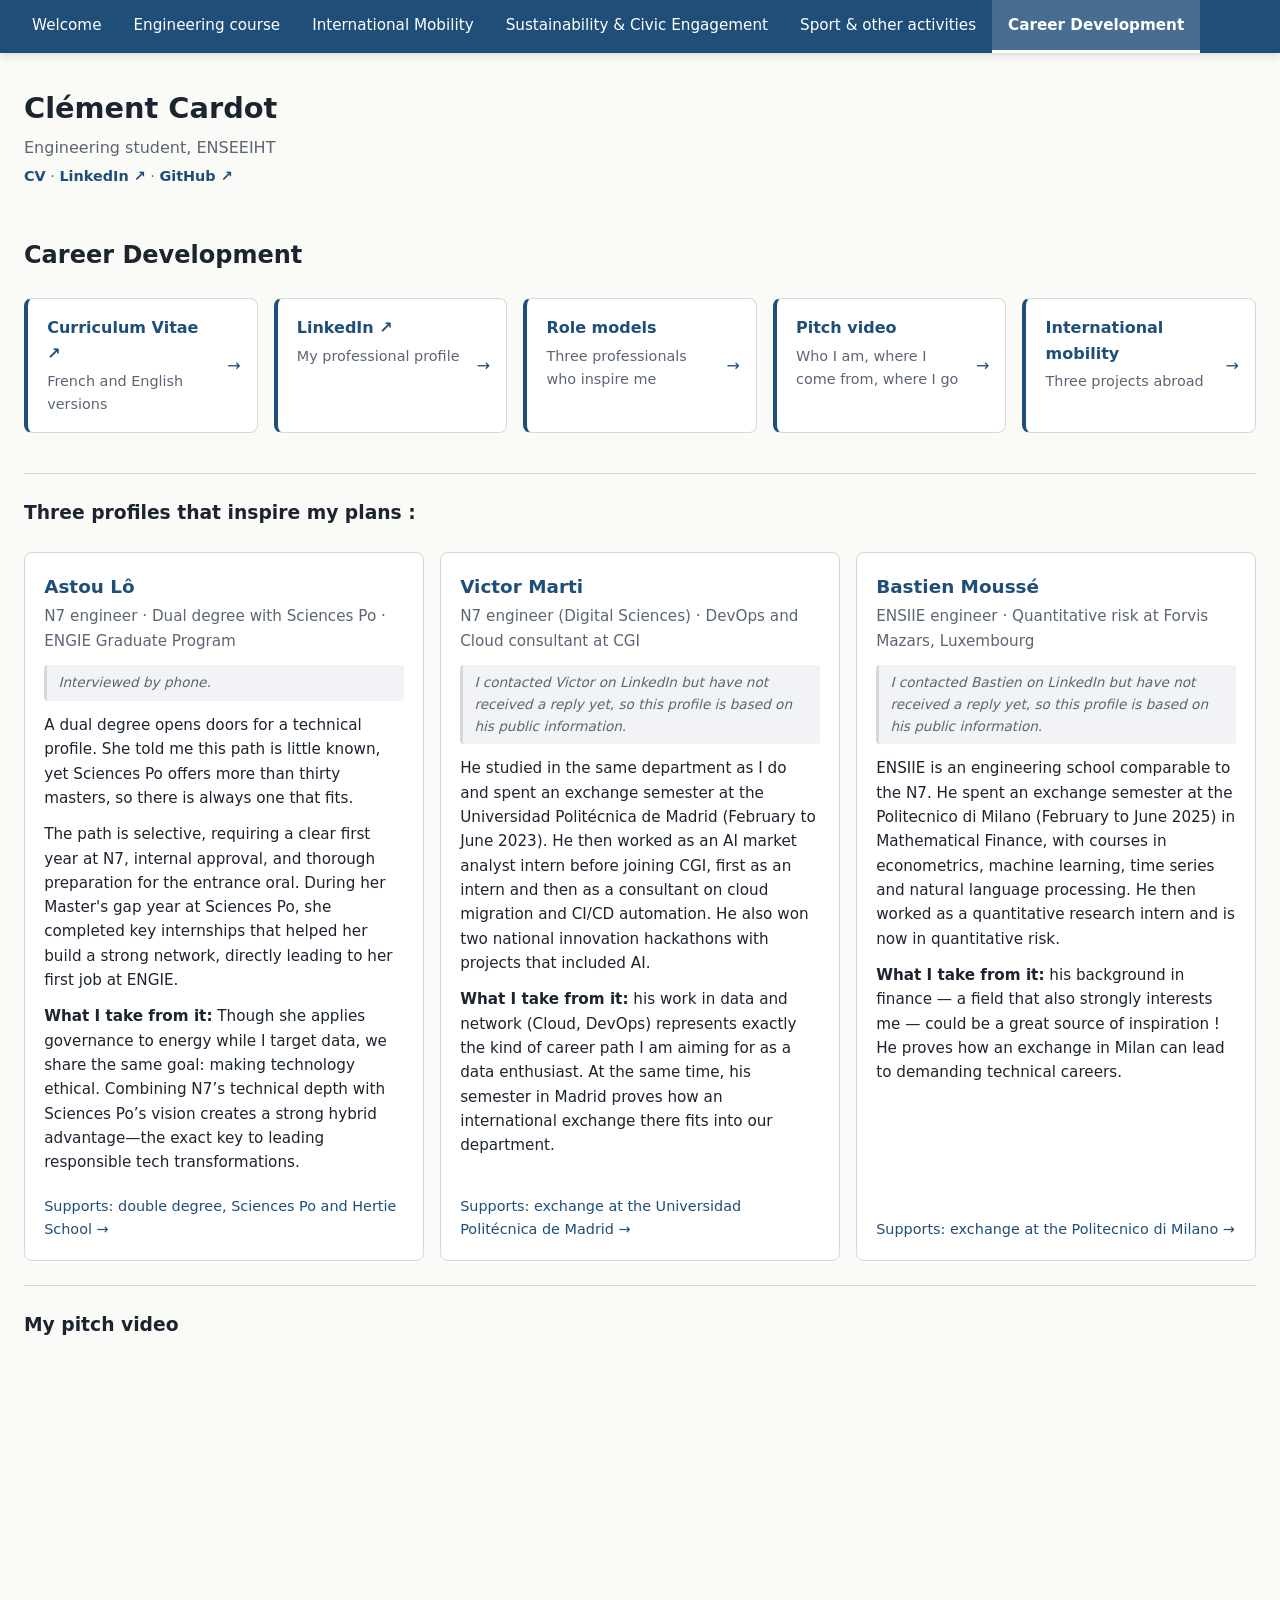
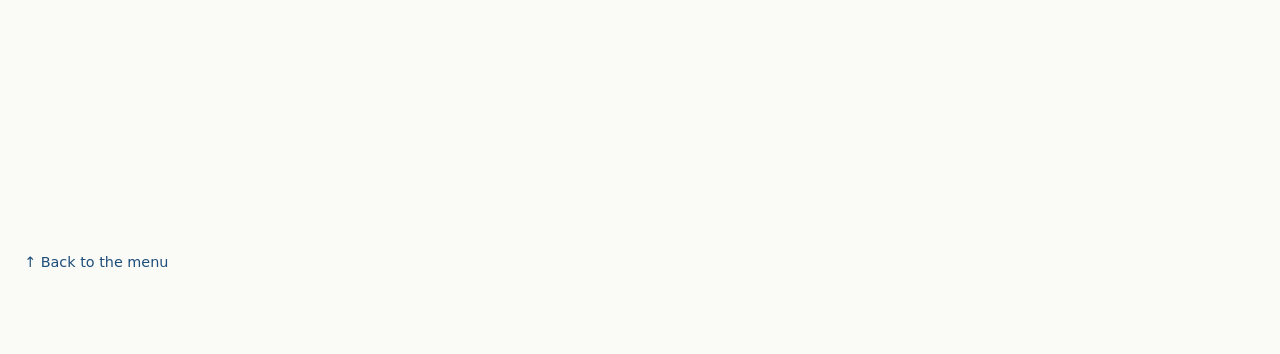
==== commit 0b25b385: "Revise pitch video section with no-cookie embed Updated the pitch video section to use a no-cookie Y" ====
--- a/career.html
+++ b/career.html
@@ -121,17 +121,17 @@
     </div>
   </section>
   <section class="career-section" id="pitch-video">
-  <h3>My pitch video</h3>
-  <div class="video-container">
-    <iframe
-      src="https://www.youtube.com/embed/1KjrwTMRfSI"
-      title="My pitch video"
-      allow="accelerometer; autoplay; clipboard-write; encrypted-media; gyroscope; picture-in-picture; web-share"
-      referrerpolicy="strict-origin-when-cross-origin"
-      allowfullscreen>
-    </iframe>
-  </div>
-</section>
+    <h3>My pitch video</h3>
+    <div class="video-wrap" style="margin: 1rem auto 0;">
+      <iframe
+        src="https://www.youtube-nocookie.com/embed/1KjrwTMRfSI?cc_load_policy=1&cc_lang_pref=en&hl=en&rel=0"
+        title="Pitch video by Clément Cardot"
+        loading="lazy"
+        referrerpolicy="strict-origin-when-cross-origin"
+        allowfullscreen>
+      </iframe>
+    </div>
+  </section>
 <p><a class="back-to-top" href="#top">↑ Back to the menu</a></p>
 </main>
 </body>
--- a/style.css
+++ b/style.css
@@ -545,6 +545,18 @@
 
 nav:not(.career-menu) a:focus-visible { outline: 3px solid #e0a800; outline-offset: 2px; }
 
+.video-wrap {
+  position: relative;
+  max-width: 800px;
+  padding-top: min(56.25%, 450px);
+  margin-top: 1rem;
+}
+.video-wrap iframe {
+  position: absolute; inset: 0;
+  width: 100%; height: 100%;
+  border: 0; border-radius: 8px;
+}
+
 
 /* ══════════════════════════════════════════════════════════════════════════
                                 9. RESPONSIVE
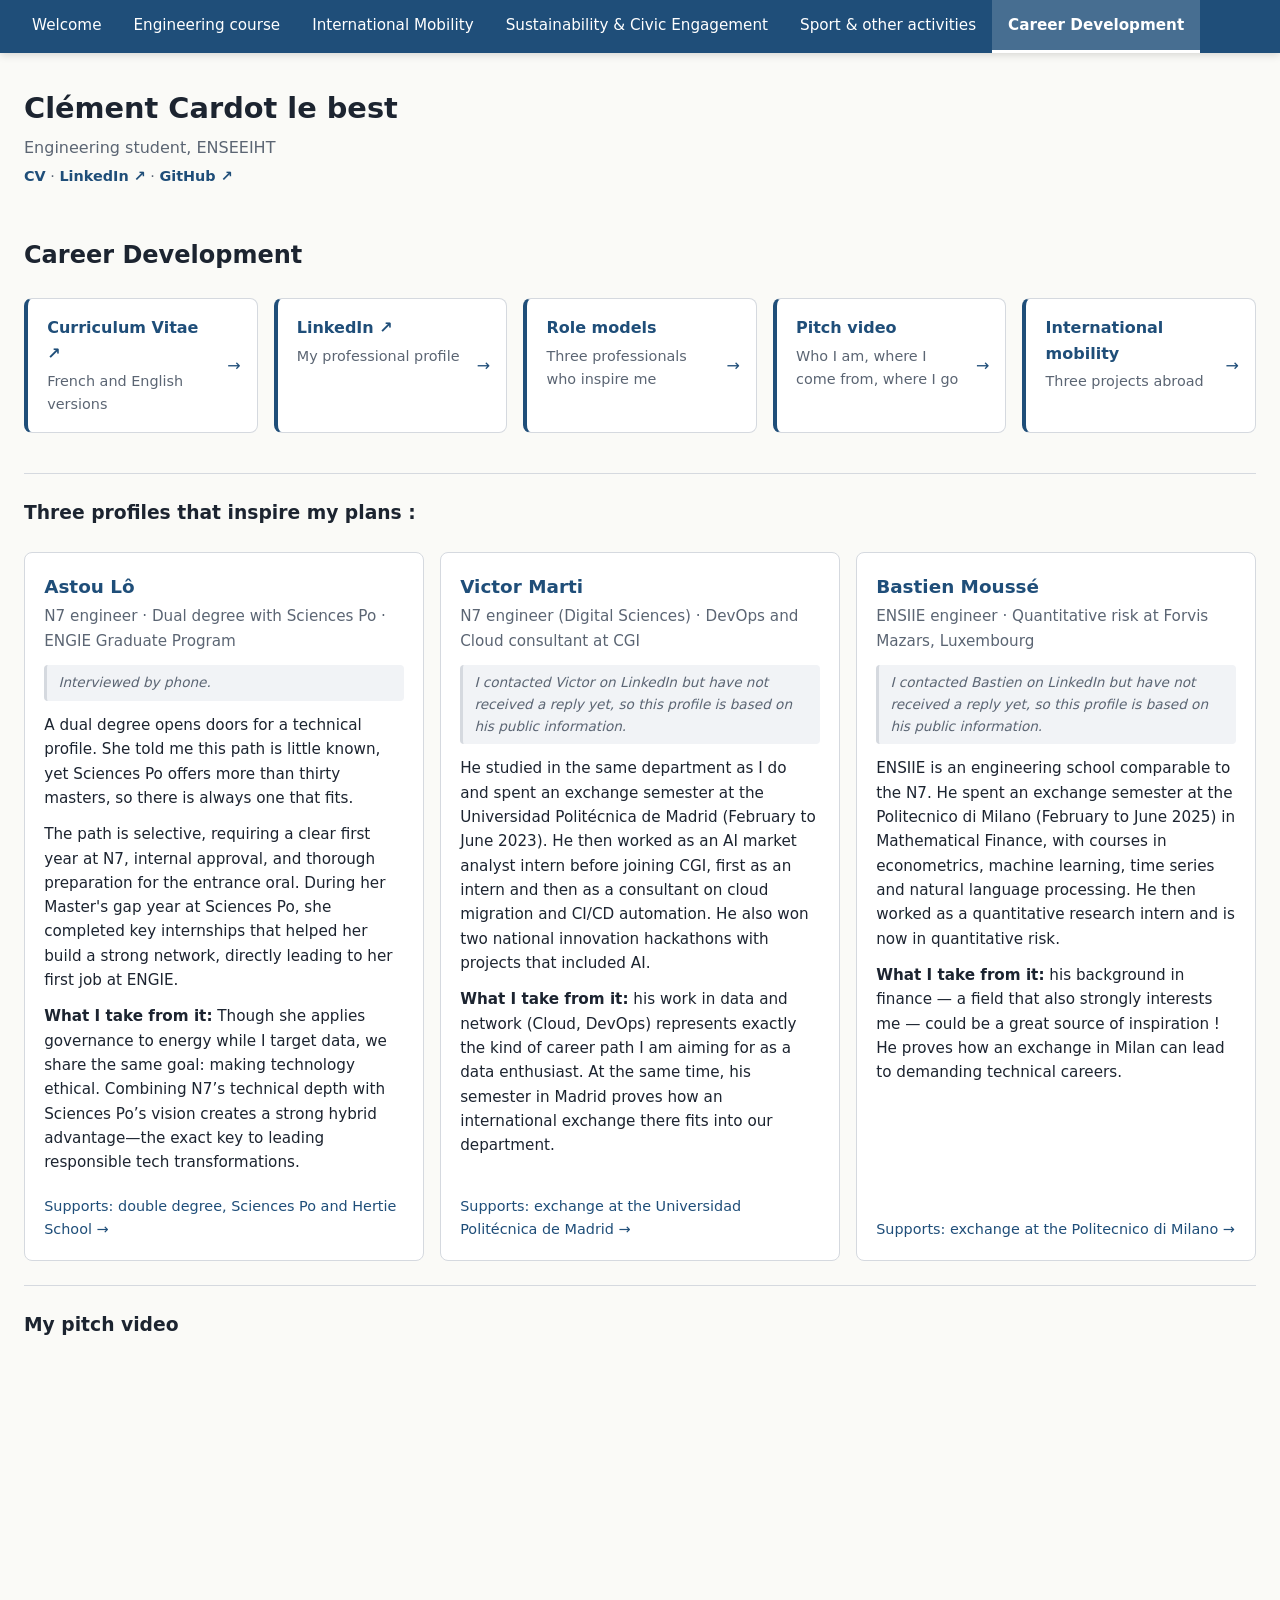
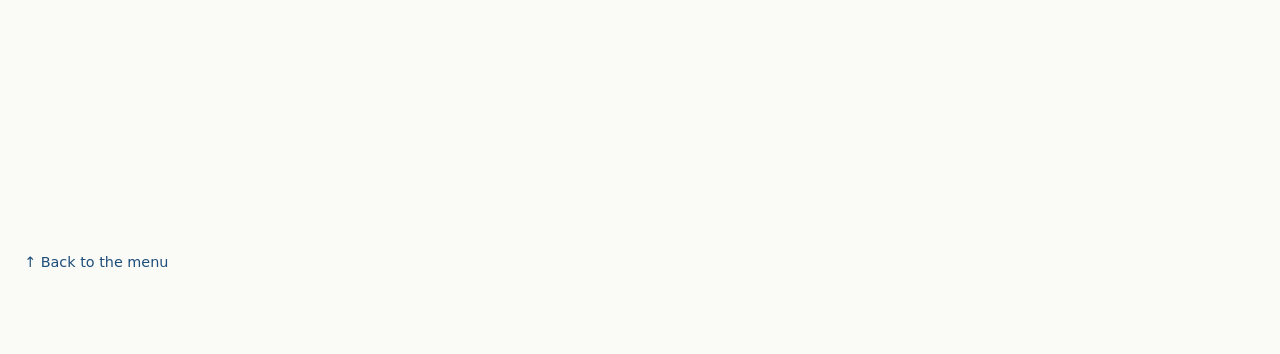
==== commit a9a8e288: "test demo" ====
--- a/career.html
+++ b/career.html
@@ -19,7 +19,7 @@
 </div>
 
 <header>
-  <h1>Clément Cardot</h1>
+  <h1>Clément Cardot    le best</h1>
   <p>Engineering student, ENSEEIHT</p>
   <p class="header-links">
     <a href="cv.html">CV</a> ·
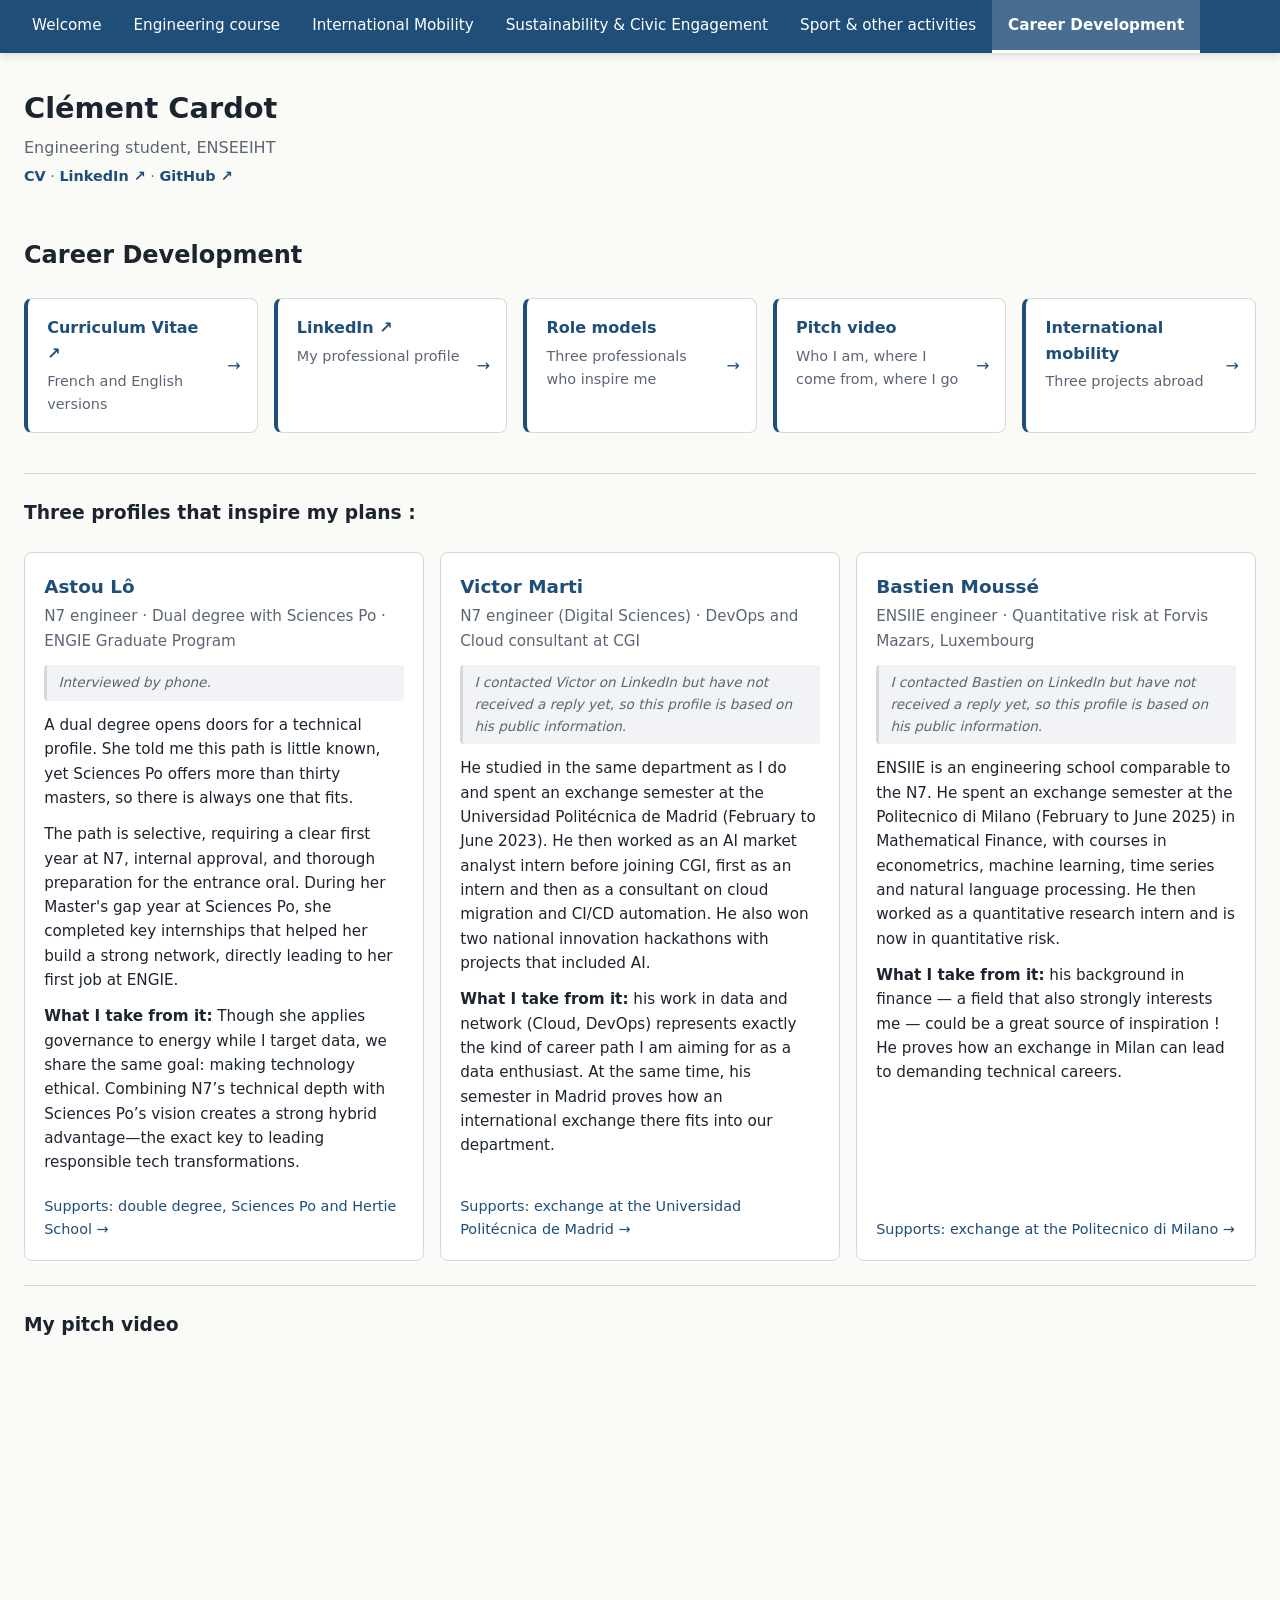
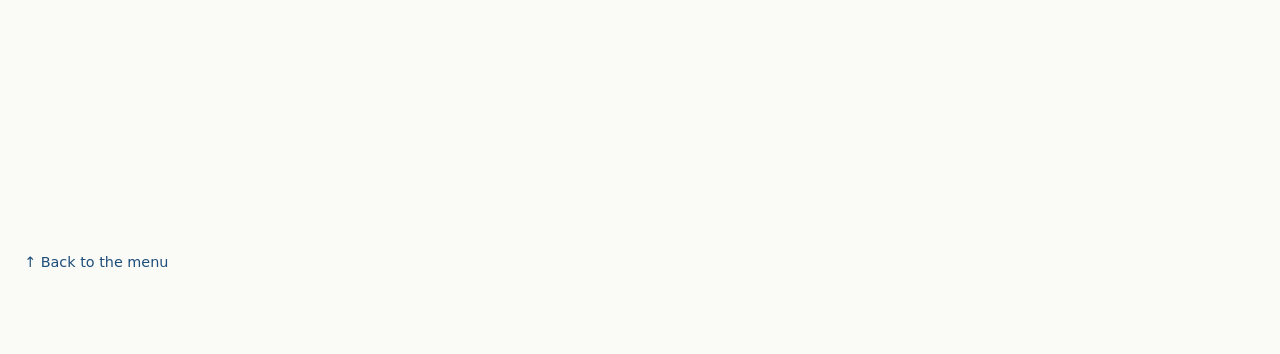
==== commit 793dcb9a: "fin test" ====
--- a/career.html
+++ b/career.html
@@ -19,7 +19,7 @@
 </div>
 
 <header>
-  <h1>Clément Cardot    le best</h1>
+  <h1>Clément Cardot</h1>
   <p>Engineering student, ENSEEIHT</p>
   <p class="header-links">
     <a href="cv.html">CV</a> ·
